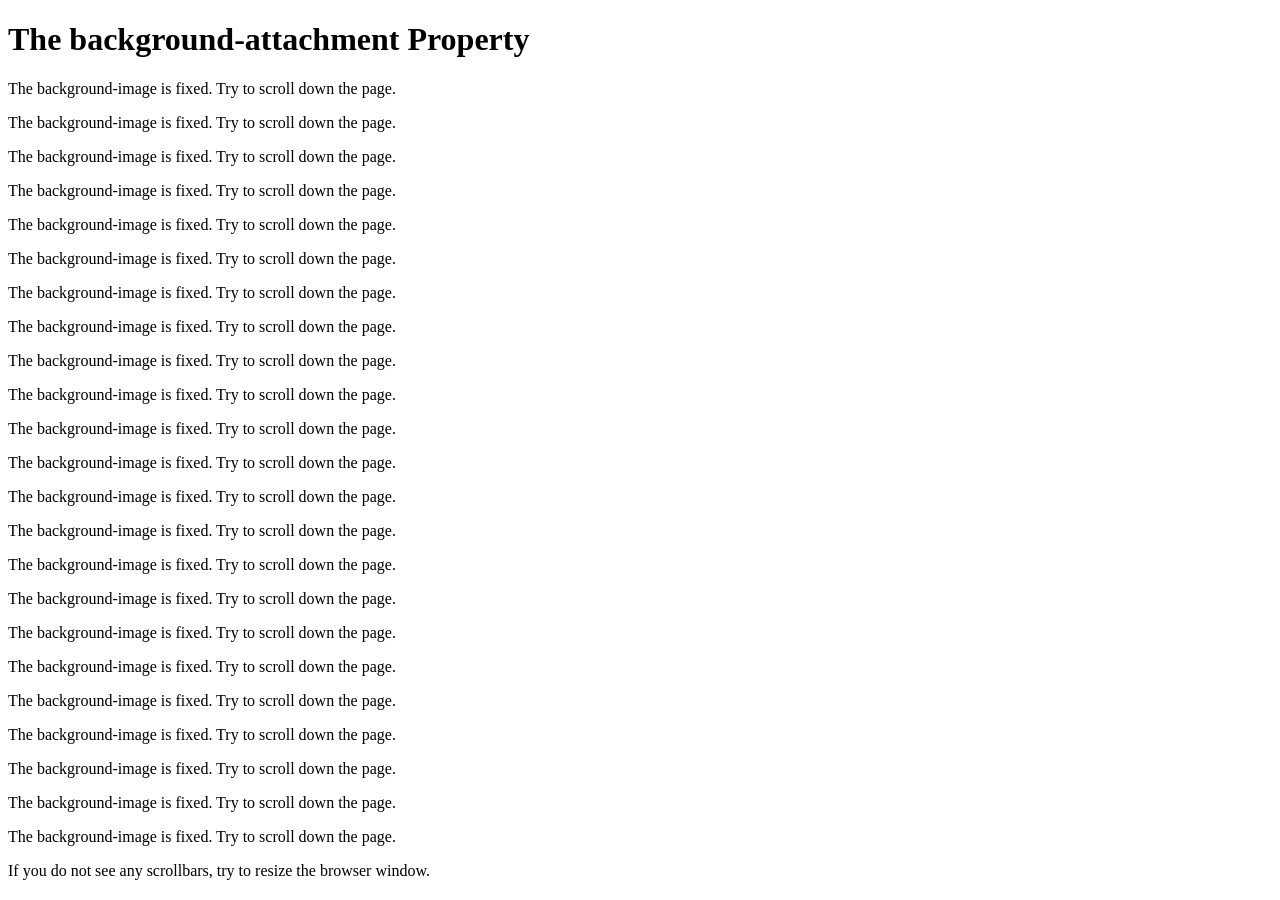
==== demo.html @ 05a74fe2 "New Design upload" ====
<!DOCTYPE html>
<html>
<head>
<style>
body  {
  background-image: url("img_tree.gif");
  background-repeat: no-repeat;
  background-attachment: fixed;
}
</style>
</head>
<body>

<h1>The background-attachment Property</h1>

<p>The background-image is fixed. Try to scroll down the page.</p>
<p>The background-image is fixed. Try to scroll down the page.</p>
<p>The background-image is fixed. Try to scroll down the page.</p>
<p>The background-image is fixed. Try to scroll down the page.</p>
<p>The background-image is fixed. Try to scroll down the page.</p>
<p>The background-image is fixed. Try to scroll down the page.</p>
<p>The background-image is fixed. Try to scroll down the page.</p>
<p>The background-image is fixed. Try to scroll down the page.</p>
<p>The background-image is fixed. Try to scroll down the page.</p>
<p>The background-image is fixed. Try to scroll down the page.</p>
<p>The background-image is fixed. Try to scroll down the page.</p>
<p>The background-image is fixed. Try to scroll down the page.</p>
<p>The background-image is fixed. Try to scroll down the page.</p>
<p>The background-image is fixed. Try to scroll down the page.</p>
<p>The background-image is fixed. Try to scroll down the page.</p>
<p>The background-image is fixed. Try to scroll down the page.</p>
<p>The background-image is fixed. Try to scroll down the page.</p>
<p>The background-image is fixed. Try to scroll down the page.</p>
<p>The background-image is fixed. Try to scroll down the page.</p>
<p>The background-image is fixed. Try to scroll down the page.</p>
<p>The background-image is fixed. Try to scroll down the page.</p>
<p>The background-image is fixed. Try to scroll down the page.</p>
<p>The background-image is fixed. Try to scroll down the page.</p>
<p>If you do not see any scrollbars, try to resize the browser window.</p>

</body>
</html>
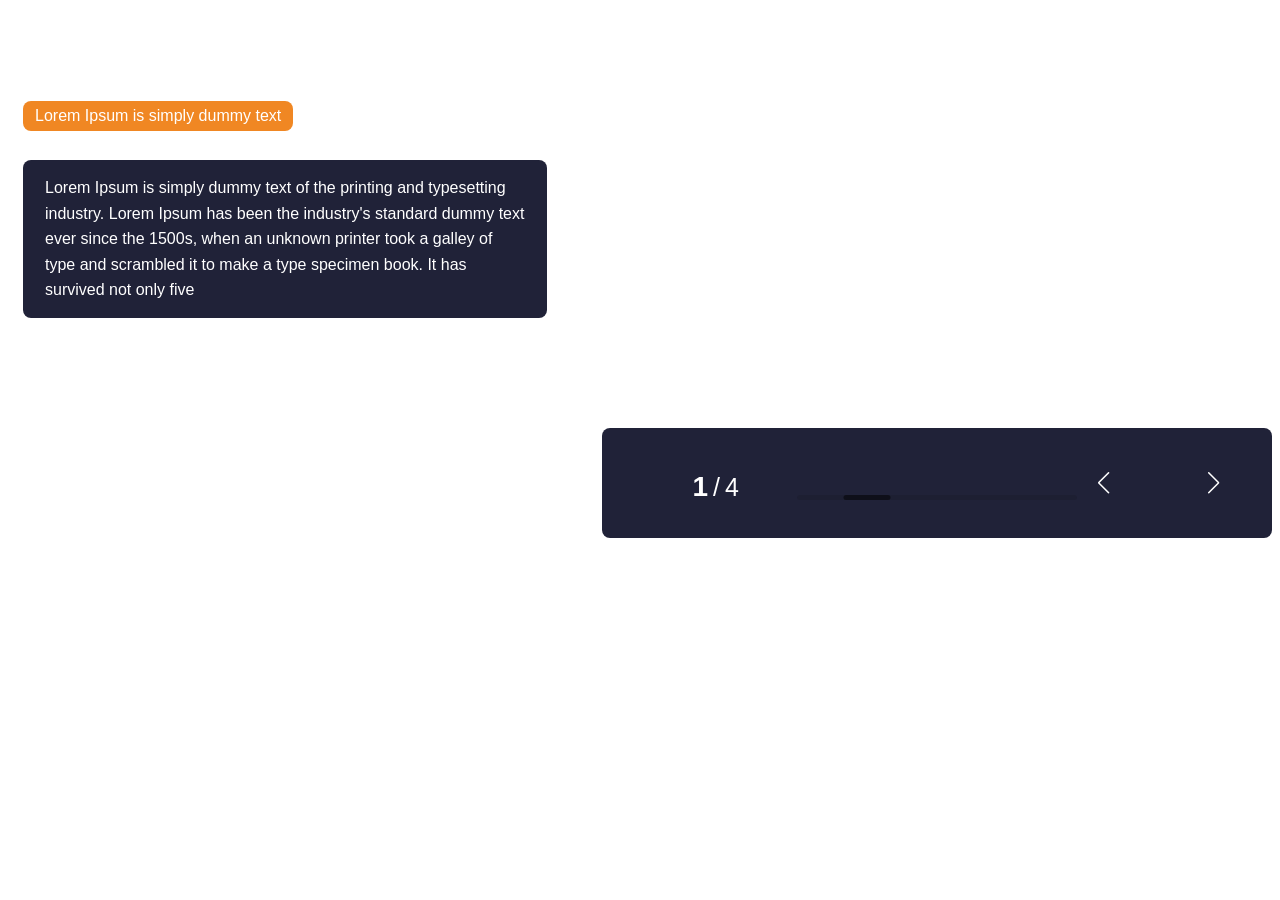
==== commit 48df8837: "new update" ====
--- a/demo.html
+++ b/demo.html
@@ -1,42 +1,265 @@
 <!DOCTYPE html>
-<html>
+<html lang="en">
 <head>
-<style>
-body  {
-  background-image: url("img_tree.gif");
-  background-repeat: no-repeat;
-  background-attachment: fixed;
-}
-</style>
+    <meta charset="UTF-8">
+    <meta name="viewport" content="width=device-width, initial-scale=1.0">
+    <title>Document</title>
+    <link rel="stylesheet" href="https://cdn.jsdelivr.net/npm/swiper@8/swiper-bundle.min.css">
+    <style>
+        html {
+  font-family: sans-serif;
+  line-height: 1.15;
+  -ms-text-size-adjust: 100%;
+  -webkit-text-size-adjust: 100%;
+}
+p {
+    margin-bottom: 1rem;
+    font-size: inherit;
+    line-height: 1.6;
+    text-rendering: optimizeLegibility;
+}
+
+section {
+  padding: 0;
+}
+h2 {
+  font-size: 2.5rem;
+  line-height: 1.4;
+  margin-top:0;
+}
+.flex {
+  display: flex;
+  align-items: center;
+  justify-content: space-between;
+}
+.cell {
+  padding-right: 0.9375rem;
+  padding-left: 0.9375rem;
+}
+.medium {
+  width:50%;
+}
+.small {
+  width:25%;
+}
+.container {
+  max-width:80rem;
+  margin: 0 auto;
+  padding-left:15px;
+  padding-right:15px;
+}
+.animeslide-slide {
+  color:#fff;
+}
+
+.animeslide-slide {
+  position: relative;
+  padding: 15px 0;
+  min-height: 500px;
+  background-size: cover;
+}
+.animeslide-slide .container {
+  position: relative;
+}
+.animeslide-slide.swiper-slide-active [data-animate] {
+  opacity: 1;
+  transform: none;
+}
+.animeslide-slide.swiper-slide-active .animeslide-heading {
+  transition-delay: 0.6s;
+}
+.animeslide-slide.swiper-slide-active .animeslide-desc {
+  transition-delay: 1s;
+}
+.animeslide-heading {
+  margin-bottom: 25px;
+  transition-delay: 3s;
+}
+.animeslide-heading span {
+  font-size: 16px;
+  background-color: #f08723;
+  padding: 6px 12px 7px;
+  border-radius: 8px;
+  font-weight: normal;
+}
+.animeslide-desc {
+  padding: 15px 22px;
+  border-radius: 8px;
+  background-color: #202238;
+  max-width: 480px;
+  opacity: 0.9;
+}
+
+[data-animate] {
+  opacity: 0;
+  transition: all 0.8s ease-out;
+}
+[data-animate="bottom"] {
+  transform: translate3d(0, 15px, 0);
+}
+
+.animeslide-bottom {
+  position: absolute;
+  bottom: 0;
+  width: 100%;
+  border-radius: 8px;
+  background-color: #202238;
+  max-width: 600px;
+  z-index: 1;
+  padding: 35px 35px;
+  right: 0;
+  font-size: 14px;
+}
+.animeslide-bottom .cell {
+  position: relative;
+  opacity: 1;
+  z-index: 2;
+  height: 40px;
+  bottom: inherit;
+}
+.animeslide-bottom .animeslide-scrollbar {
+  margin-top: 16px;
+}
+.animeslide-bottom .animeslide-scrollbar-drag {
+  height: 6px;
+}
+.animeslide-bottom .animeslide-pagination {
+  font-size: 25px;
+  bottom: inherit;
+  color:#fff;
+}
+.animeslide-bottom .animeslide-pagination b {
+  font-size: 28px;
+  margin-top: -5px;
+}
+
+.animeslide-bottom .animeslide-pagination span {
+  padding-left: 5px;
+  padding-right: 5px;
+}
+.animeslide-button-next,
+.animeslide-button-prev {
+  outline: none;
+}
+.animeslide-button-next::after,
+.animeslide-button-prev::after {
+  font-size: 22px;
+  color: #fff;
+}
+    </style>
 </head>
 <body>
-
-<h1>The background-attachment Property</h1>
-
-<p>The background-image is fixed. Try to scroll down the page.</p>
-<p>The background-image is fixed. Try to scroll down the page.</p>
-<p>The background-image is fixed. Try to scroll down the page.</p>
-<p>The background-image is fixed. Try to scroll down the page.</p>
-<p>The background-image is fixed. Try to scroll down the page.</p>
-<p>The background-image is fixed. Try to scroll down the page.</p>
-<p>The background-image is fixed. Try to scroll down the page.</p>
-<p>The background-image is fixed. Try to scroll down the page.</p>
-<p>The background-image is fixed. Try to scroll down the page.</p>
-<p>The background-image is fixed. Try to scroll down the page.</p>
-<p>The background-image is fixed. Try to scroll down the page.</p>
-<p>The background-image is fixed. Try to scroll down the page.</p>
-<p>The background-image is fixed. Try to scroll down the page.</p>
-<p>The background-image is fixed. Try to scroll down the page.</p>
-<p>The background-image is fixed. Try to scroll down the page.</p>
-<p>The background-image is fixed. Try to scroll down the page.</p>
-<p>The background-image is fixed. Try to scroll down the page.</p>
-<p>The background-image is fixed. Try to scroll down the page.</p>
-<p>The background-image is fixed. Try to scroll down the page.</p>
-<p>The background-image is fixed. Try to scroll down the page.</p>
-<p>The background-image is fixed. Try to scroll down the page.</p>
-<p>The background-image is fixed. Try to scroll down the page.</p>
-<p>The background-image is fixed. Try to scroll down the page.</p>
-<p>If you do not see any scrollbars, try to resize the browser window.</p>
-
+    <section>
+        <div class="swiper animeslide">
+          <!-- Additional required wrapper -->
+          <div class="swiper-wrapper">
+            <!-- Slides -->
+            <div
+              class="swiper-slide animeslide-slide"
+              style="background-image: url(https://i.postimg.cc/hvWNG7wV/ruoa-bg-slide.png);"
+            >
+              <div class="container">
+                <h2 data-animate="bottom" class="animeslide-heading">
+                  Why do we use it <br />
+                  <span>Lorem Ipsum is simply dummy text </span>
+                </h2>
+  
+                <p data-animate="bottom" class="animeslide-desc">
+                 Lorem Ipsum is simply dummy text of the printing and typesetting industry. Lorem Ipsum has been the industry's standard dummy text ever since the 1500s, when an unknown printer took a galley of type and scrambled it to make a type specimen book. It has survived not only five 
+                </p>
+              </div>
+            </div>
+            <div
+              class="swiper-slide animeslide-slide"
+              style="background-image: url(https://i.postimg.cc/ZRy1ZLfT/home.png);"
+            >
+              <div class="container">
+                <h2 data-animate="bottom" class="animeslide-heading">
+                  Lorem Ipsum is simply <br />
+                  <span>dummy text of the printing </span>
+                </h2>
+  
+                <p data-animate="bottom" class="animeslide-desc">
+                  Lorem Ipsum is simply dummy text of the printing and typesetting industry. Lorem Ipsum has been the industry's standard dummy text ever since the 1500s, when an unknown printer took a galley of type and scrambled it to make a type specimen book. It has survived not only 
+                </p>
+              </div>
+            </div>
+            <div
+              class="swiper-slide animeslide-slide"
+              style="background-image: url(https://i.postimg.cc/q7qPDry6/bg-docs.png);"
+            >
+              <div class="container">
+                <h2 data-animate="bottom" class="animeslide-heading">
+                  Lorem Ipsum is<br />
+                  <span>Lorem Ipsum has</span>
+                </h2>
+  
+                <p data-animate="bottom" class="animeslide-desc">
+                  Lorem Ipsum is simply dummy text of the printing and typesetting industry. Lorem Ipsum has been the industry's standard dummy text ever since the 1500s, when an unknown printer took a galley of type and scrambled it to make a type specimen book. It has survived not only five centuries, but also the leap into electronic 
+                </p>
+              </div>
+            </div>
+            <div
+              class="swiper-slide animeslide-slide"
+              style="background-image: url(https://i.postimg.cc/cJzVVzB9/accreditaion.png);"
+            >
+              <div class="container">
+                <h2 data-animate="bottom" class="animeslide-heading">
+                  Where can I get some? <br />
+                  <span> There are many variations</span>
+                </h2>
+  
+                <p data-animate="bottom" class="animeslide-desc">
+                  Lorem Ipsum is simply dummy text of the printing and typesetting industry. Lorem Ipsum has been the industry's standard dummy text ever since the 1500s, when an unknown printer took a galley of type and scrambled it to make a type specimen book. It has survived not only five centuries, but also the leap into.
+                </p>
+              </div>
+            </div>
+          </div>
+          <div class="flex animeslide-bottom">
+            <div class="cell small">
+              <div class="animeslide-pagination swiper-pagination"></div>
+            </div>
+            <div class="cell medium">
+              <div class="animeslide-scrollbar swiper-scrollbar"></div>
+            </div>
+            <div class="cell small">
+              <div class="animeslide-button-prev swiper-button-prev"></div>
+              <div class="animeslide-button-next swiper-button-next"></div>
+            </div>
+          </div>
+        </div>
+      </section>
+      <script src="https://cdn.jsdelivr.net/npm/swiper@8/swiper-bundle.min.js"></script>
+      <script>
+        const swiperQuiz = new Swiper(".animeslide", {
+  // Optional parameters
+  effect: "fade",
+  loop: true,
+  speed: 900,
+  centeredSlides: true,
+  pagination: {
+    el: ".animeslide-pagination",
+    type: "custom",
+    renderCustom: function (swiper, current, total) {
+      let indT = total >= 5 ? total : `${total}`;
+      let indC = current >= 5 ? current : `${current}`;
+      return `<b>${indC}</b><span>/</span>${indT}`;
+    }
+  },
+  navigation: {
+    nextEl: ".animeslide-button-next",
+    prevEl: ".animeslide-button-prev"
+  },
+  scrollbar: {
+    el: ".animeslide-scrollbar",
+    draggable: true
+  },
+  keyboard: {
+    enabled: true,
+    onlyInViewport: false
+  },
+  runCallbacksOnInit: true
+});
+      </script>
 </body>
 </html>
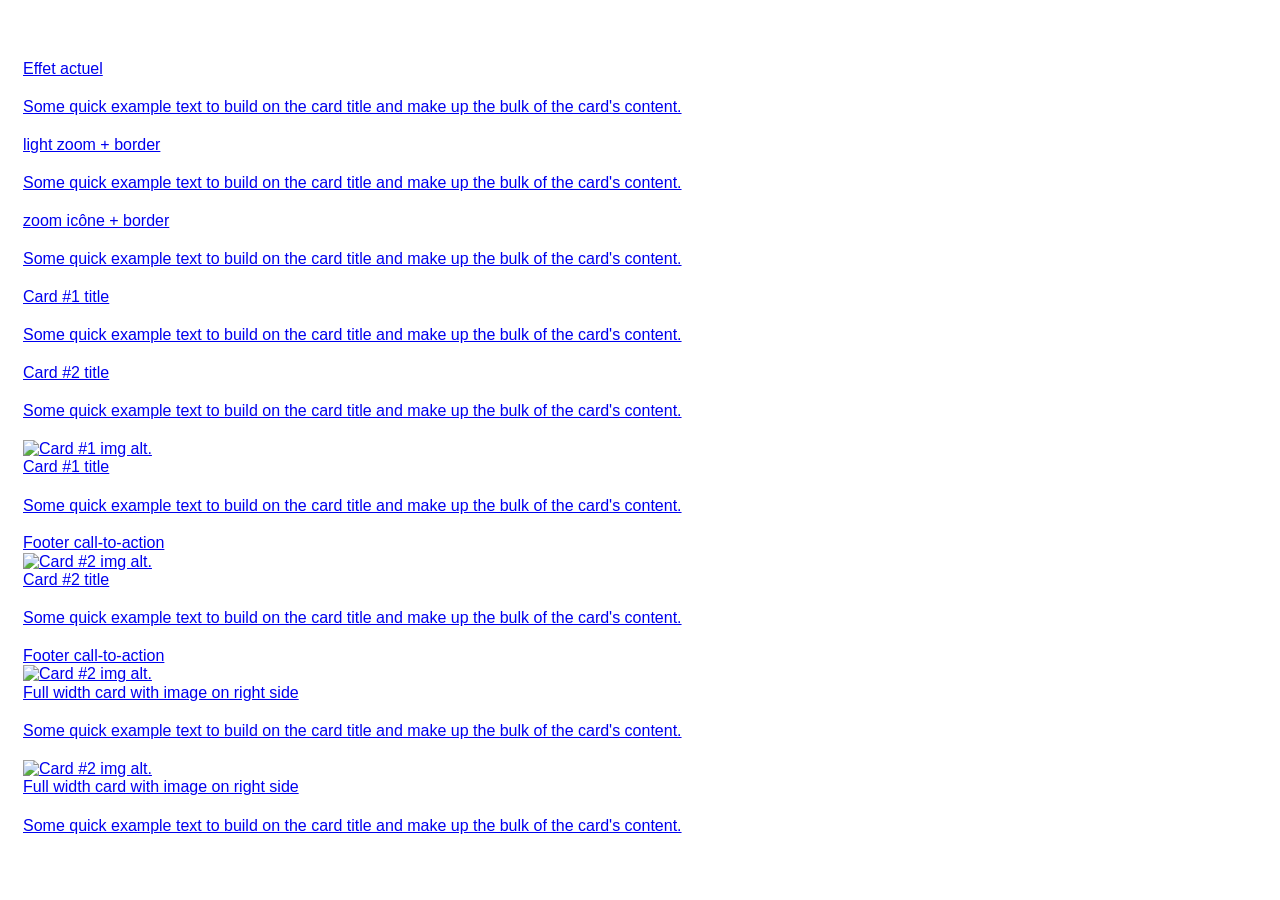
==== commit 99673b21: "slider add project page" ====
--- a/demo.html
+++ b/demo.html
@@ -1,265 +1,467 @@
 <!DOCTYPE html>
 <html lang="en">
+
 <head>
+  <meta charset="UTF-8">
+  <meta name="viewport" content="width=device-width, initial-scale=1.0">
+  <title>Document</title>
+  <link rel="stylesheet" href="https://cdn.jsdelivr.net/npm/swiper@8/swiper-bundle.min.css">
+  <style>
+    html {
+      font-family: sans-serif;
+      line-height: 1.15;
+      -ms-text-size-adjust: 100%;
+      -webkit-text-size-adjust: 100%;
+    }
+
+    p {
+      margin-bottom: 1rem;
+      font-size: inherit;
+      line-height: 1.6;
+      text-rendering: optimizeLegibility;
+    }
+
+    section {
+      padding: 0;
+    }
+
+    h2 {
+      font-size: 2.5rem;
+      line-height: 1.4;
+      margin-top: 0;
+    }
+
+    .flex {
+      display: flex;
+      align-items: center;
+      justify-content: space-between;
+    }
+
+    .cell {
+      padding-right: 0.9375rem;
+      padding-left: 0.9375rem;
+    }
+
+    .medium {
+      width: 50%;
+    }
+
+    .small {
+      width: 25%;
+    }
+
+    .container {
+      max-width: 80rem;
+      margin: 0 auto;
+      padding-left: 15px;
+      padding-right: 15px;
+    }
+
+    .animeslide-slide {
+      color: #fff;
+    }
+
+    .animeslide-slide {
+      position: relative;
+      padding: 15px 0;
+      min-height: 500px;
+      background-size: cover;
+    }
+
+    .animeslide-slide .container {
+      position: relative;
+    }
+
+    .animeslide-slide.swiper-slide-active [data-animate] {
+      opacity: 1;
+      transform: none;
+    }
+
+    .animeslide-slide.swiper-slide-active .animeslide-heading {
+      transition-delay: 0.6s;
+    }
+
+    .animeslide-slide.swiper-slide-active .animeslide-desc {
+      transition-delay: 1s;
+    }
+
+    .animeslide-heading {
+      margin-bottom: 25px;
+      transition-delay: 3s;
+    }
+
+    .animeslide-heading span {
+      font-size: 16px;
+      background-color: #f08723;
+      padding: 6px 12px 7px;
+      border-radius: 8px;
+      font-weight: normal;
+    }
+
+    .animeslide-desc {
+      padding: 15px 22px;
+      border-radius: 8px;
+      background-color: #202238;
+      max-width: 480px;
+      opacity: 0.9;
+    }
+
+    [data-animate] {
+      opacity: 0;
+      transition: all 0.8s ease-out;
+    }
+
+    [data-animate="bottom"] {
+      transform: translate3d(0, 15px, 0);
+    }
+
+    .animeslide-bottom {
+      position: absolute;
+      bottom: 0;
+      width: 100%;
+      border-radius: 8px;
+      background-color: #202238;
+      max-width: 600px;
+      z-index: 1;
+      padding: 35px 35px;
+      right: 0;
+      font-size: 14px;
+    }
+
+    .animeslide-bottom .cell {
+      position: relative;
+      opacity: 1;
+      z-index: 2;
+      height: 40px;
+      bottom: inherit;
+    }
+
+    .animeslide-bottom .animeslide-scrollbar {
+      margin-top: 16px;
+    }
+
+    .animeslide-bottom .animeslide-scrollbar-drag {
+      height: 6px;
+    }
+
+    .animeslide-bottom .animeslide-pagination {
+      font-size: 25px;
+      bottom: inherit;
+      color: #fff;
+    }
+
+    .animeslide-bottom .animeslide-pagination b {
+      font-size: 28px;
+      margin-top: -5px;
+    }
+
+    .animeslide-bottom .animeslide-pagination span {
+      padding-left: 5px;
+      padding-right: 5px;
+    }
+
+    .animeslide-button-next,
+    .animeslide-button-prev {
+      outline: none;
+    }
+
+    .animeslide-button-next::after,
+    .animeslide-button-prev::after {
+      font-size: 22px;
+      color: #fff;
+    }
+  </style>
+</head>
+
+<body>
+  <html class="">
+
+  <head>
+    <title>Ville de Montréal - Toolbox</title>
     <meta charset="UTF-8">
-    <meta name="viewport" content="width=device-width, initial-scale=1.0">
-    <title>Document</title>
-    <link rel="stylesheet" href="https://cdn.jsdelivr.net/npm/swiper@8/swiper-bundle.min.css">
-    <style>
-        html {
-  font-family: sans-serif;
-  line-height: 1.15;
-  -ms-text-size-adjust: 100%;
-  -webkit-text-size-adjust: 100%;
-}
-p {
-    margin-bottom: 1rem;
-    font-size: inherit;
-    line-height: 1.6;
-    text-rendering: optimizeLegibility;
-}
-
-section {
-  padding: 0;
-}
-h2 {
-  font-size: 2.5rem;
-  line-height: 1.4;
-  margin-top:0;
-}
-.flex {
-  display: flex;
-  align-items: center;
-  justify-content: space-between;
-}
-.cell {
-  padding-right: 0.9375rem;
-  padding-left: 0.9375rem;
-}
-.medium {
-  width:50%;
-}
-.small {
-  width:25%;
-}
-.container {
-  max-width:80rem;
-  margin: 0 auto;
-  padding-left:15px;
-  padding-right:15px;
-}
-.animeslide-slide {
-  color:#fff;
-}
-
-.animeslide-slide {
-  position: relative;
-  padding: 15px 0;
-  min-height: 500px;
-  background-size: cover;
-}
-.animeslide-slide .container {
-  position: relative;
-}
-.animeslide-slide.swiper-slide-active [data-animate] {
-  opacity: 1;
-  transform: none;
-}
-.animeslide-slide.swiper-slide-active .animeslide-heading {
-  transition-delay: 0.6s;
-}
-.animeslide-slide.swiper-slide-active .animeslide-desc {
-  transition-delay: 1s;
-}
-.animeslide-heading {
-  margin-bottom: 25px;
-  transition-delay: 3s;
-}
-.animeslide-heading span {
-  font-size: 16px;
-  background-color: #f08723;
-  padding: 6px 12px 7px;
-  border-radius: 8px;
-  font-weight: normal;
-}
-.animeslide-desc {
-  padding: 15px 22px;
-  border-radius: 8px;
-  background-color: #202238;
-  max-width: 480px;
-  opacity: 0.9;
-}
-
-[data-animate] {
-  opacity: 0;
-  transition: all 0.8s ease-out;
-}
-[data-animate="bottom"] {
-  transform: translate3d(0, 15px, 0);
-}
-
-.animeslide-bottom {
-  position: absolute;
-  bottom: 0;
-  width: 100%;
-  border-radius: 8px;
-  background-color: #202238;
-  max-width: 600px;
-  z-index: 1;
-  padding: 35px 35px;
-  right: 0;
-  font-size: 14px;
-}
-.animeslide-bottom .cell {
-  position: relative;
-  opacity: 1;
-  z-index: 2;
-  height: 40px;
-  bottom: inherit;
-}
-.animeslide-bottom .animeslide-scrollbar {
-  margin-top: 16px;
-}
-.animeslide-bottom .animeslide-scrollbar-drag {
-  height: 6px;
-}
-.animeslide-bottom .animeslide-pagination {
-  font-size: 25px;
-  bottom: inherit;
-  color:#fff;
-}
-.animeslide-bottom .animeslide-pagination b {
-  font-size: 28px;
-  margin-top: -5px;
-}
-
-.animeslide-bottom .animeslide-pagination span {
-  padding-left: 5px;
-  padding-right: 5px;
-}
-.animeslide-button-next,
-.animeslide-button-prev {
-  outline: none;
-}
-.animeslide-button-next::after,
-.animeslide-button-prev::after {
-  font-size: 22px;
-  color: #fff;
-}
-    </style>
-</head>
-<body>
-    <section>
-        <div class="swiper animeslide">
-          <!-- Additional required wrapper -->
-          <div class="swiper-wrapper">
-            <!-- Slides -->
-            <div
-              class="swiper-slide animeslide-slide"
-              style="background-image: url(https://i.postimg.cc/hvWNG7wV/ruoa-bg-slide.png);"
-            >
-              <div class="container">
-                <h2 data-animate="bottom" class="animeslide-heading">
-                  Why do we use it <br />
-                  <span>Lorem Ipsum is simply dummy text </span>
-                </h2>
-  
-                <p data-animate="bottom" class="animeslide-desc">
-                 Lorem Ipsum is simply dummy text of the printing and typesetting industry. Lorem Ipsum has been the industry's standard dummy text ever since the 1500s, when an unknown printer took a galley of type and scrambled it to make a type specimen book. It has survived not only five 
-                </p>
-              </div>
-            </div>
-            <div
-              class="swiper-slide animeslide-slide"
-              style="background-image: url(https://i.postimg.cc/ZRy1ZLfT/home.png);"
-            >
-              <div class="container">
-                <h2 data-animate="bottom" class="animeslide-heading">
-                  Lorem Ipsum is simply <br />
-                  <span>dummy text of the printing </span>
-                </h2>
-  
-                <p data-animate="bottom" class="animeslide-desc">
-                  Lorem Ipsum is simply dummy text of the printing and typesetting industry. Lorem Ipsum has been the industry's standard dummy text ever since the 1500s, when an unknown printer took a galley of type and scrambled it to make a type specimen book. It has survived not only 
-                </p>
-              </div>
-            </div>
-            <div
-              class="swiper-slide animeslide-slide"
-              style="background-image: url(https://i.postimg.cc/q7qPDry6/bg-docs.png);"
-            >
-              <div class="container">
-                <h2 data-animate="bottom" class="animeslide-heading">
-                  Lorem Ipsum is<br />
-                  <span>Lorem Ipsum has</span>
-                </h2>
-  
-                <p data-animate="bottom" class="animeslide-desc">
-                  Lorem Ipsum is simply dummy text of the printing and typesetting industry. Lorem Ipsum has been the industry's standard dummy text ever since the 1500s, when an unknown printer took a galley of type and scrambled it to make a type specimen book. It has survived not only five centuries, but also the leap into electronic 
-                </p>
-              </div>
-            </div>
-            <div
-              class="swiper-slide animeslide-slide"
-              style="background-image: url(https://i.postimg.cc/cJzVVzB9/accreditaion.png);"
-            >
-              <div class="container">
-                <h2 data-animate="bottom" class="animeslide-heading">
-                  Where can I get some? <br />
-                  <span> There are many variations</span>
-                </h2>
-  
-                <p data-animate="bottom" class="animeslide-desc">
-                  Lorem Ipsum is simply dummy text of the printing and typesetting industry. Lorem Ipsum has been the industry's standard dummy text ever since the 1500s, when an unknown printer took a galley of type and scrambled it to make a type specimen book. It has survived not only five centuries, but also the leap into.
-                </p>
-              </div>
-            </div>
-          </div>
-          <div class="flex animeslide-bottom">
-            <div class="cell small">
-              <div class="animeslide-pagination swiper-pagination"></div>
-            </div>
-            <div class="cell medium">
-              <div class="animeslide-scrollbar swiper-scrollbar"></div>
-            </div>
-            <div class="cell small">
-              <div class="animeslide-button-prev swiper-button-prev"></div>
-              <div class="animeslide-button-next swiper-button-next"></div>
-            </div>
-          </div>
-        </div>
-      </section>
-      <script src="https://cdn.jsdelivr.net/npm/swiper@8/swiper-bundle.min.js"></script>
-      <script>
-        const swiperQuiz = new Swiper(".animeslide", {
-  // Optional parameters
-  effect: "fade",
-  loop: true,
-  speed: 900,
-  centeredSlides: true,
-  pagination: {
-    el: ".animeslide-pagination",
-    type: "custom",
-    renderCustom: function (swiper, current, total) {
-      let indT = total >= 5 ? total : `${total}`;
-      let indC = current >= 5 ? current : `${current}`;
-      return `<b>${indC}</b><span>/</span>${indT}`;
-    }
-  },
-  navigation: {
-    nextEl: ".animeslide-button-next",
-    prevEl: ".animeslide-button-prev"
-  },
-  scrollbar: {
-    el: ".animeslide-scrollbar",
-    draggable: true
-  },
-  keyboard: {
-    enabled: true,
-    onlyInViewport: false
-  },
-  runCallbacksOnInit: true
-});
-      </script>
+    <meta name="robots" content="index,follow">
+    <meta name="viewport" content="width=device-width, initial-scale=1, shrink-to-fit=no">
+    <link rel="stylesheet" href="../../css/patternlab.css?1525450824" media="all">
+    <link rel="stylesheet" href="../../css/styles.css?1525450824" media="all">
+    <meta name="author" content="Ville de Montréal">
+    <meta name="description" content="Meta description content goes here">
+    <link rel="icon" type="image/gif" href="../../images/dist/icons/favicon.gif">
+    <!-- Begin Pattern Lab (Required for Pattern Lab to run properly) -->
+    <!-- never cache patterns -->
+    <meta http-equiv="cache-control" content="max-age=0">
+    <meta http-equiv="cache-control" content="no-cache">
+    <meta http-equiv="expires" content="0">
+    <meta http-equiv="expires" content="Tue, 01 Jan 1980 1:00:00 GMT">
+    <meta http-equiv="pragma" content="no-cache">
+
+    <link rel="stylesheet" href="../../styleguide/css/styleguide.min.css?1525450824" media="all">
+    <link rel="stylesheet" href="../../styleguide/css/prism-typeahead.min.css?1525450824" media="all">
+
+    <!-- End Pattern Lab -->
+  </head>
+
+  <body class="" style="margin-top: 60px;">
+    <script id="__bs_script__">
+      //<![CDATA[
+      document.write("<script async src='/browser-sync/browser-sync-client.js?v=2.24.4'><\/script>".replace("HOST", location.hostname));
+      //]]>
+    </script>
+    <script async="" src="/browser-sync/browser-sync-client.js?v=2.24.4"></script>
+
+    <div class="container">
+      <div class="row cards ">
+        <div class="col-12 col-md-6 col-lg-4">
+          <div class="card ">
+            <a href="#" class="">
+              <span class="card-icon-top  vfi vfi-porte-voix" aria-hidden="true"></span>
+              <div class="card-body">
+                <span class="card-title">Effet actuel</span>
+                <p class="card-text">Some quick example text to build on the card title and make up the bulk of the
+                  card's content.</p>
+              </div>
+            </a>
+          </div>
+        </div>
+        <div class="col-12 col-md-6 col-lg-4">
+          <div class="card card2">
+            <a href="#" class="">
+              <span class="card-icon-top  vfi vfi-porte-voix" aria-hidden="true"></span>
+              <div class="card-body">
+                <span class="card-title">light zoom + border</span>
+                <p class="card-text">Some quick example text to build on the card title and make up the bulk of the
+                  card's content.</p>
+              </div>
+            </a>
+          </div>
+        </div>
+        <div class="col-12 col-md-6 col-lg-4">
+          <div class="card card3">
+            <a href="#" class="">
+              <span class="card-icon-top  vfi vfi-permis-animal-chien" aria-hidden="true"></span>
+              <div class="card-body">
+                <span class="card-title">zoom icône + border</span>
+                <p class="card-text">Some quick example text to build on the card title and make up the bulk of the
+                  card's content.</p>
+              </div>
+            </a>
+          </div>
+        </div>
+        <script src="../../js/vendor/jquery.slim.min.js"></script>
+        <script src="../../js/vendor/popper.min.js"></script>
+        <script src="../../js/vendor/bootstrap.min.js"></script>
+        <script src="../../js/vdm-bao.js"></script>
+        <!--
+    <script src="../../js/application.js"></script>
+    -->
+        <!--DO NOT REMOVE-->
+        <script type="text/json" id="sg-pattern-data-footer" class="sg-pattern-data">
+          {
+            "cssEnabled": false,
+            "lineage": [{
+              "lineagePattern": "molecules-card-item",
+              "lineagePath": "..\/..\/patterns\/01-molecules-01-cards-01-card\/01-molecules-01-cards-01-card.html"
+            }],
+            "lineageR": [{
+              "lineagePattern": "templates-hub-second-level",
+              "lineagePath": "..\/..\/patterns\/03-templates-02-hubs-02-hub-second-level\/03-templates-02-hubs-02-hub-second-level.html"
+            }, {
+              "lineagePattern": "templates-hub-third-level",
+              "lineagePath": "..\/..\/patterns\/03-templates-02-hubs-03-hub-third-level\/03-templates-02-hubs-03-hub-third-level.html"
+            }],
+            "patternBreadcrumb": {
+              "patternType": "molecules",
+              "patternSubtype": "cards"
+            },
+            "patternDesc": "<p>The basic card molecule.<\/p>\n\n<p>Can be use in a 3 or 4 columns bootstrap grid layout.<\/p>\n\n<p>Refere to cards-large and other variants for use in 1 or 2 columns grid layout.<\/p>\n\n<p>@see reference used : https:\/\/projects.invisionapp.com\/d\/main#\/console\/11533069\/246771810\/preview<\/p>",
+            "patternExtension": "mustache",
+            "patternName": "Card",
+            "patternPartial": "molecules-card",
+            "patternState": "",
+            "extraOutput": []
+          }
+        </script>
+
+        <script>
+          /*!
+           * scriptLoader - v0.1
+           *
+           * Copyright (c) 2014 Dave Olsen, http://dmolsen.com
+           * Licensed under the MIT license
+           *
+           */
+          var scriptLoader = {
+            run: function (js, cb, target) {
+              var s = document.getElementById(target + '-' + cb);
+              for (var i = 0; i < js.length; i++) {
+                var src = (typeof js[i] != 'string') ? js[i].src : js[i];
+                var c = document.createElement('script');
+                c.src = '../../' + src + '?' + cb;
+                if (typeof js[i] != 'string') {
+                  if (js[i].dep !== undefined) {
+                    c.onload = function (dep, cb, target) {
+                      return function () {
+                        scriptLoader.run(dep, cb, target);
+                      }
+                    }(js[i].dep, cb, target);
+                  }
+                }
+                s.parentNode.insertBefore(c, s);
+              }
+            }
+          }
+        </script>
+
+        <script id="pl-js-polyfill-insert-1525450824">
+            (function () {
+              if (self != top) {
+                var cb = '1525450824';
+                var js = [];
+                if (typeof document !== 'undefined' && !('classList' in document.documentElement)) {
+                  js.push('styleguide/bower_components/classList.min.js');
+                }
+                scriptLoader.run(js, cb, 'pl-js-polyfill-insert');
+              }
+            })();
+        </script>
+
+        <script id="pl-js-insert-1525450824">
+          (function () {
+            if (self != top) {
+              var cb = '1525450824';
+              var js = [{
+                'src': 'styleguide/bower_components/jwerty.min.js',
+                'dep': ['styleguide/js/patternlab-pattern.min.js']
+              }];
+              scriptLoader.run(js, cb, 'pl-js-insert');
+            }
+          })();
+        </script>
+
+      </div>
+      <div class="row cards ">
+        <div class="col-12 col-md-6">
+          <div class="card card2 card-large card-row-layout">
+            <a href="#" class="">
+              <span class="card-icon-top  vfi vfi-porte-voix" aria-hidden="true"></span>
+              <div class="card-body">
+                <span class="card-title">Card #1 title</span>
+                <p class="card-text">Some quick example text to build on the card title and make up the bulk of the
+                  card's content.</p>
+              </div>
+            </a>
+          </div>
+        </div>
+        <div class="col-12 col-md-6">
+          <div class="card card4 card-large card-row-layout">
+            <a href="#" class="">
+              <span class="card-icon-top  vfi vfi-nid-de-poule" aria-hidden="true"></span>
+              <div class="card-body">
+                <span class="card-title">Card #2 title</span>
+                <p class="card-text">Some quick example text to build on the card title and make up the bulk of the
+                  card's content.</p>
+              </div>
+            </a>
+          </div>
+        </div>
+      </div>
+      <div class="row cards ">
+        <div class="col-12 col-md-6">
+          <div class="card card2 card-large">
+            <a href="#" class="">
+              <img class="card-img-top " src="https://picsum.photos/768/480?random" alt="Card #1 img alt.">
+              <div class="card-body">
+                <span class="card-title">Card #1 title</span>
+                <p class="card-text">Some quick example text to build on the card title and make up the bulk of the
+                  card's content.</p>
+              </div>
+              <div class="card-footer">
+                Footer call-to-action<span class="vfi vfi-fleche-droite" aria-hidden="true"></span>
+              </div>
+            </a>
+          </div>
+        </div>
+        <div class="col-12 col-md-6">
+          <div class="card card4 card-large">
+            <a href="#" class="">
+              <img class="card-img-top " src="https://picsum.photos/768/480?random" alt="Card #2 img alt.">
+              <div class="card-body">
+                <span class="card-title">Card #2 title</span>
+                <p class="card-text">Some quick example text to build on the card title and make up the bulk of the
+                  card's content.</p>
+              </div>
+              <div class="card-footer">
+                Footer call-to-action<span class="vfi vfi-fleche-droite" aria-hidden="true"></span>
+              </div>
+            </a>
+          </div>
+        </div>
+        <div class="col-12">
+          <div class="card card2 card-fw card-row-layout">
+            <a href="#" class="">
+              <img class="card-img-top " src="https://picsum.photos/768/480?random" alt="Card #2 img alt.">
+              <div class="card-body">
+                <span class="card-title">Full width card with image on right side</span>
+                <p class="card-text">Some quick example text to build on the card title and make up the bulk of the
+                  card's content.</p>
+              </div>
+              <div class="card-footer">
+                <span class="vfi vfi-fleche-droite" aria-hidden="true"></span>
+              </div>
+            </a>
+          </div>
+        </div>
+        <div class="col-12">
+          <div class="card card4 card-fw card-row-layout">
+            <a href="#" class="">
+              <img class="card-img-top " src="https://picsum.photos/768/480?random" alt="Card #2 img alt.">
+              <div class="card-body">
+                <span class="card-title">Full width card with image on right side</span>
+                <p class="card-text">Some quick example text to build on the card title and make up the bulk of the
+                  card's content.</p>
+              </div>
+              <div class="card-footer">
+                <span class="vfi vfi-fleche-droite" aria-hidden="true"></span>
+              </div>
+            </a>
+          </div>
+        </div>
+      </div>
+    </div>
+  </body>
+
+  </html>
+  <script src="https://cdn.jsdelivr.net/npm/swiper@8/swiper-bundle.min.js"></script>
+  <script>
+    const swiperQuiz = new Swiper(".animeslide", {
+      // Optional parameters
+      effect: "fade",
+      loop: true,
+      speed: 900,
+      centeredSlides: true,
+      pagination: {
+        el: ".animeslide-pagination",
+        type: "custom",
+        renderCustom: function (swiper, current, total) {
+          let indT = total >= 5 ? total : `${total}`;
+          let indC = current >= 5 ? current : `${current}`;
+          return `<b>${indC}</b><span>/</span>${indT}`;
+        }
+      },
+      navigation: {
+        nextEl: ".animeslide-button-next",
+        prevEl: ".animeslide-button-prev"
+      },
+      scrollbar: {
+        el: ".animeslide-scrollbar",
+        draggable: true
+      },
+      keyboard: {
+        enabled: true,
+        onlyInViewport: false
+      },
+      runCallbacksOnInit: true
+    });
+  </script>
 </body>
+
 </html>
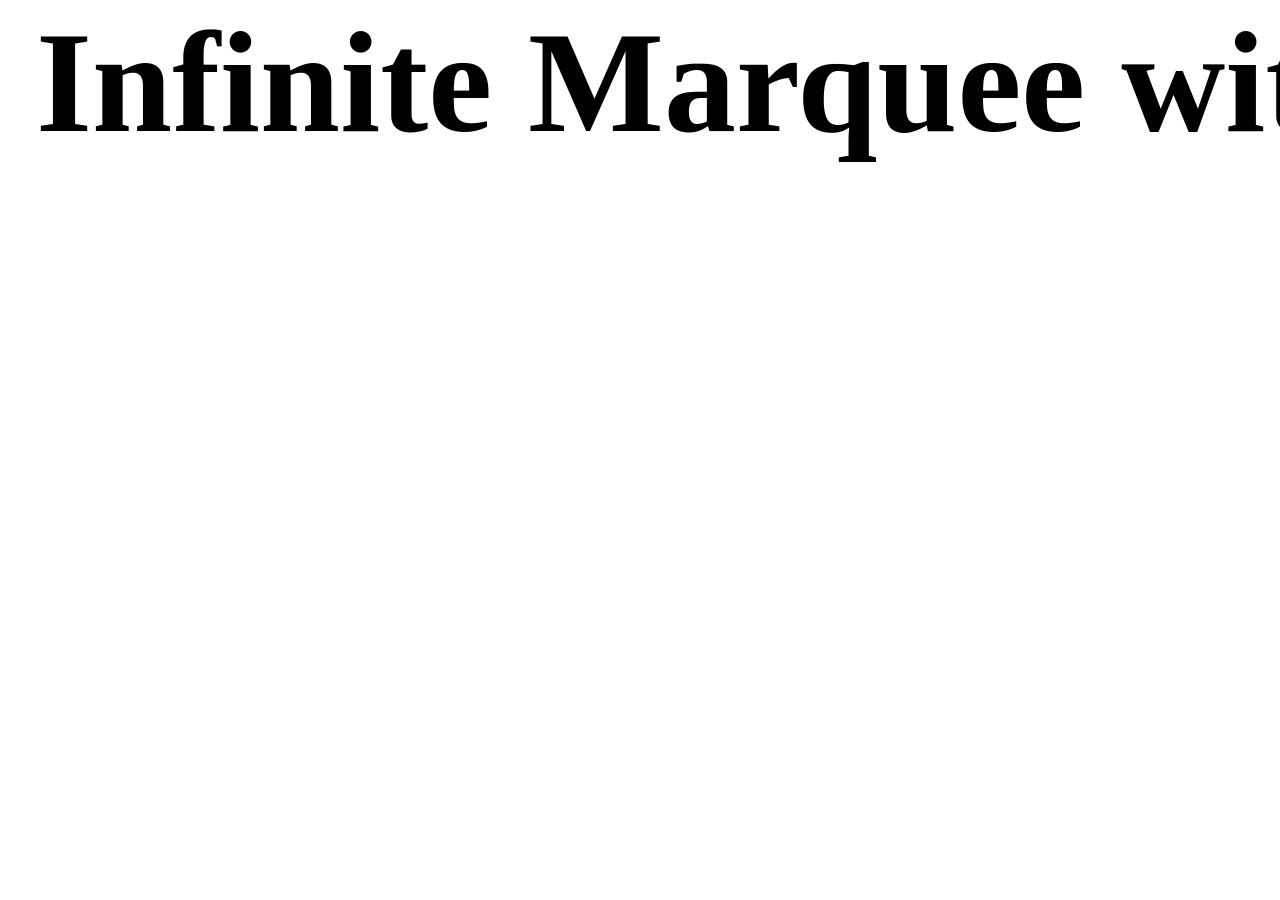
==== commit 08ba8d56: "marquee add project page" ====
--- a/demo.html
+++ b/demo.html
@@ -1,467 +1,45 @@
 <!DOCTYPE html>
 <html lang="en">
-
 <head>
   <meta charset="UTF-8">
   <meta name="viewport" content="width=device-width, initial-scale=1.0">
   <title>Document</title>
-  <link rel="stylesheet" href="https://cdn.jsdelivr.net/npm/swiper@8/swiper-bundle.min.css">
   <style>
-    html {
-      font-family: sans-serif;
-      line-height: 1.15;
-      -ms-text-size-adjust: 100%;
-      -webkit-text-size-adjust: 100%;
-    }
+    body {
+  margin: 0;
+  padding: 0;
+  color: black;
+  font-size: 144px;
+  font-weight: bold;
+}
 
-    p {
-      margin-bottom: 1rem;
-      font-size: inherit;
-      line-height: 1.6;
-      text-rendering: optimizeLegibility;
-    }
+.marquee {
+  position: relative;
+  width: 100vw;
+  max-width: 100%;
+  height: 200px;
+  overflow-x: hidden;
+}
 
-    section {
-      padding: 0;
-    }
+.track {
+  position: absolute;
+  white-space: nowrap;
+  will-change: transform;
+  animation: marquee 32s linear infinite;
+}
 
-    h2 {
-      font-size: 2.5rem;
-      line-height: 1.4;
-      margin-top: 0;
-    }
+@keyframes marquee {
+  from { transform: translateX(0); }
+  to { transform: translateX(-50%); }
+}
 
-    .flex {
-      display: flex;
-      align-items: center;
-      justify-content: space-between;
-    }
-
-    .cell {
-      padding-right: 0.9375rem;
-      padding-left: 0.9375rem;
-    }
-
-    .medium {
-      width: 50%;
-    }
-
-    .small {
-      width: 25%;
-    }
-
-    .container {
-      max-width: 80rem;
-      margin: 0 auto;
-      padding-left: 15px;
-      padding-right: 15px;
-    }
-
-    .animeslide-slide {
-      color: #fff;
-    }
-
-    .animeslide-slide {
-      position: relative;
-      padding: 15px 0;
-      min-height: 500px;
-      background-size: cover;
-    }
-
-    .animeslide-slide .container {
-      position: relative;
-    }
-
-    .animeslide-slide.swiper-slide-active [data-animate] {
-      opacity: 1;
-      transform: none;
-    }
-
-    .animeslide-slide.swiper-slide-active .animeslide-heading {
-      transition-delay: 0.6s;
-    }
-
-    .animeslide-slide.swiper-slide-active .animeslide-desc {
-      transition-delay: 1s;
-    }
-
-    .animeslide-heading {
-      margin-bottom: 25px;
-      transition-delay: 3s;
-    }
-
-    .animeslide-heading span {
-      font-size: 16px;
-      background-color: #f08723;
-      padding: 6px 12px 7px;
-      border-radius: 8px;
-      font-weight: normal;
-    }
-
-    .animeslide-desc {
-      padding: 15px 22px;
-      border-radius: 8px;
-      background-color: #202238;
-      max-width: 480px;
-      opacity: 0.9;
-    }
-
-    [data-animate] {
-      opacity: 0;
-      transition: all 0.8s ease-out;
-    }
-
-    [data-animate="bottom"] {
-      transform: translate3d(0, 15px, 0);
-    }
-
-    .animeslide-bottom {
-      position: absolute;
-      bottom: 0;
-      width: 100%;
-      border-radius: 8px;
-      background-color: #202238;
-      max-width: 600px;
-      z-index: 1;
-      padding: 35px 35px;
-      right: 0;
-      font-size: 14px;
-    }
-
-    .animeslide-bottom .cell {
-      position: relative;
-      opacity: 1;
-      z-index: 2;
-      height: 40px;
-      bottom: inherit;
-    }
-
-    .animeslide-bottom .animeslide-scrollbar {
-      margin-top: 16px;
-    }
-
-    .animeslide-bottom .animeslide-scrollbar-drag {
-      height: 6px;
-    }
-
-    .animeslide-bottom .animeslide-pagination {
-      font-size: 25px;
-      bottom: inherit;
-      color: #fff;
-    }
-
-    .animeslide-bottom .animeslide-pagination b {
-      font-size: 28px;
-      margin-top: -5px;
-    }
-
-    .animeslide-bottom .animeslide-pagination span {
-      padding-left: 5px;
-      padding-right: 5px;
-    }
-
-    .animeslide-button-next,
-    .animeslide-button-prev {
-      outline: none;
-    }
-
-    .animeslide-button-next::after,
-    .animeslide-button-prev::after {
-      font-size: 22px;
-      color: #fff;
-    }
   </style>
 </head>
-
 <body>
-  <html class="">
-
-  <head>
-    <title>Ville de Montréal - Toolbox</title>
-    <meta charset="UTF-8">
-    <meta name="robots" content="index,follow">
-    <meta name="viewport" content="width=device-width, initial-scale=1, shrink-to-fit=no">
-    <link rel="stylesheet" href="../../css/patternlab.css?1525450824" media="all">
-    <link rel="stylesheet" href="../../css/styles.css?1525450824" media="all">
-    <meta name="author" content="Ville de Montréal">
-    <meta name="description" content="Meta description content goes here">
-    <link rel="icon" type="image/gif" href="../../images/dist/icons/favicon.gif">
-    <!-- Begin Pattern Lab (Required for Pattern Lab to run properly) -->
-    <!-- never cache patterns -->
-    <meta http-equiv="cache-control" content="max-age=0">
-    <meta http-equiv="cache-control" content="no-cache">
-    <meta http-equiv="expires" content="0">
-    <meta http-equiv="expires" content="Tue, 01 Jan 1980 1:00:00 GMT">
-    <meta http-equiv="pragma" content="no-cache">
-
-    <link rel="stylesheet" href="../../styleguide/css/styleguide.min.css?1525450824" media="all">
-    <link rel="stylesheet" href="../../styleguide/css/prism-typeahead.min.css?1525450824" media="all">
-
-    <!-- End Pattern Lab -->
-  </head>
-
-  <body class="" style="margin-top: 60px;">
-    <script id="__bs_script__">
-      //<![CDATA[
-      document.write("<script async src='/browser-sync/browser-sync-client.js?v=2.24.4'><\/script>".replace("HOST", location.hostname));
-      //]]>
-    </script>
-    <script async="" src="/browser-sync/browser-sync-client.js?v=2.24.4"></script>
-
-    <div class="container">
-      <div class="row cards ">
-        <div class="col-12 col-md-6 col-lg-4">
-          <div class="card ">
-            <a href="#" class="">
-              <span class="card-icon-top  vfi vfi-porte-voix" aria-hidden="true"></span>
-              <div class="card-body">
-                <span class="card-title">Effet actuel</span>
-                <p class="card-text">Some quick example text to build on the card title and make up the bulk of the
-                  card's content.</p>
-              </div>
-            </a>
-          </div>
-        </div>
-        <div class="col-12 col-md-6 col-lg-4">
-          <div class="card card2">
-            <a href="#" class="">
-              <span class="card-icon-top  vfi vfi-porte-voix" aria-hidden="true"></span>
-              <div class="card-body">
-                <span class="card-title">light zoom + border</span>
-                <p class="card-text">Some quick example text to build on the card title and make up the bulk of the
-                  card's content.</p>
-              </div>
-            </a>
-          </div>
-        </div>
-        <div class="col-12 col-md-6 col-lg-4">
-          <div class="card card3">
-            <a href="#" class="">
-              <span class="card-icon-top  vfi vfi-permis-animal-chien" aria-hidden="true"></span>
-              <div class="card-body">
-                <span class="card-title">zoom icône + border</span>
-                <p class="card-text">Some quick example text to build on the card title and make up the bulk of the
-                  card's content.</p>
-              </div>
-            </a>
-          </div>
-        </div>
-        <script src="../../js/vendor/jquery.slim.min.js"></script>
-        <script src="../../js/vendor/popper.min.js"></script>
-        <script src="../../js/vendor/bootstrap.min.js"></script>
-        <script src="../../js/vdm-bao.js"></script>
-        <!--
-    <script src="../../js/application.js"></script>
-    -->
-        <!--DO NOT REMOVE-->
-        <script type="text/json" id="sg-pattern-data-footer" class="sg-pattern-data">
-          {
-            "cssEnabled": false,
-            "lineage": [{
-              "lineagePattern": "molecules-card-item",
-              "lineagePath": "..\/..\/patterns\/01-molecules-01-cards-01-card\/01-molecules-01-cards-01-card.html"
-            }],
-            "lineageR": [{
-              "lineagePattern": "templates-hub-second-level",
-              "lineagePath": "..\/..\/patterns\/03-templates-02-hubs-02-hub-second-level\/03-templates-02-hubs-02-hub-second-level.html"
-            }, {
-              "lineagePattern": "templates-hub-third-level",
-              "lineagePath": "..\/..\/patterns\/03-templates-02-hubs-03-hub-third-level\/03-templates-02-hubs-03-hub-third-level.html"
-            }],
-            "patternBreadcrumb": {
-              "patternType": "molecules",
-              "patternSubtype": "cards"
-            },
-            "patternDesc": "<p>The basic card molecule.<\/p>\n\n<p>Can be use in a 3 or 4 columns bootstrap grid layout.<\/p>\n\n<p>Refere to cards-large and other variants for use in 1 or 2 columns grid layout.<\/p>\n\n<p>@see reference used : https:\/\/projects.invisionapp.com\/d\/main#\/console\/11533069\/246771810\/preview<\/p>",
-            "patternExtension": "mustache",
-            "patternName": "Card",
-            "patternPartial": "molecules-card",
-            "patternState": "",
-            "extraOutput": []
-          }
-        </script>
-
-        <script>
-          /*!
-           * scriptLoader - v0.1
-           *
-           * Copyright (c) 2014 Dave Olsen, http://dmolsen.com
-           * Licensed under the MIT license
-           *
-           */
-          var scriptLoader = {
-            run: function (js, cb, target) {
-              var s = document.getElementById(target + '-' + cb);
-              for (var i = 0; i < js.length; i++) {
-                var src = (typeof js[i] != 'string') ? js[i].src : js[i];
-                var c = document.createElement('script');
-                c.src = '../../' + src + '?' + cb;
-                if (typeof js[i] != 'string') {
-                  if (js[i].dep !== undefined) {
-                    c.onload = function (dep, cb, target) {
-                      return function () {
-                        scriptLoader.run(dep, cb, target);
-                      }
-                    }(js[i].dep, cb, target);
-                  }
-                }
-                s.parentNode.insertBefore(c, s);
-              }
-            }
-          }
-        </script>
-
-        <script id="pl-js-polyfill-insert-1525450824">
-            (function () {
-              if (self != top) {
-                var cb = '1525450824';
-                var js = [];
-                if (typeof document !== 'undefined' && !('classList' in document.documentElement)) {
-                  js.push('styleguide/bower_components/classList.min.js');
-                }
-                scriptLoader.run(js, cb, 'pl-js-polyfill-insert');
-              }
-            })();
-        </script>
-
-        <script id="pl-js-insert-1525450824">
-          (function () {
-            if (self != top) {
-              var cb = '1525450824';
-              var js = [{
-                'src': 'styleguide/bower_components/jwerty.min.js',
-                'dep': ['styleguide/js/patternlab-pattern.min.js']
-              }];
-              scriptLoader.run(js, cb, 'pl-js-insert');
-            }
-          })();
-        </script>
-
-      </div>
-      <div class="row cards ">
-        <div class="col-12 col-md-6">
-          <div class="card card2 card-large card-row-layout">
-            <a href="#" class="">
-              <span class="card-icon-top  vfi vfi-porte-voix" aria-hidden="true"></span>
-              <div class="card-body">
-                <span class="card-title">Card #1 title</span>
-                <p class="card-text">Some quick example text to build on the card title and make up the bulk of the
-                  card's content.</p>
-              </div>
-            </a>
-          </div>
-        </div>
-        <div class="col-12 col-md-6">
-          <div class="card card4 card-large card-row-layout">
-            <a href="#" class="">
-              <span class="card-icon-top  vfi vfi-nid-de-poule" aria-hidden="true"></span>
-              <div class="card-body">
-                <span class="card-title">Card #2 title</span>
-                <p class="card-text">Some quick example text to build on the card title and make up the bulk of the
-                  card's content.</p>
-              </div>
-            </a>
-          </div>
-        </div>
-      </div>
-      <div class="row cards ">
-        <div class="col-12 col-md-6">
-          <div class="card card2 card-large">
-            <a href="#" class="">
-              <img class="card-img-top " src="https://picsum.photos/768/480?random" alt="Card #1 img alt.">
-              <div class="card-body">
-                <span class="card-title">Card #1 title</span>
-                <p class="card-text">Some quick example text to build on the card title and make up the bulk of the
-                  card's content.</p>
-              </div>
-              <div class="card-footer">
-                Footer call-to-action<span class="vfi vfi-fleche-droite" aria-hidden="true"></span>
-              </div>
-            </a>
-          </div>
-        </div>
-        <div class="col-12 col-md-6">
-          <div class="card card4 card-large">
-            <a href="#" class="">
-              <img class="card-img-top " src="https://picsum.photos/768/480?random" alt="Card #2 img alt.">
-              <div class="card-body">
-                <span class="card-title">Card #2 title</span>
-                <p class="card-text">Some quick example text to build on the card title and make up the bulk of the
-                  card's content.</p>
-              </div>
-              <div class="card-footer">
-                Footer call-to-action<span class="vfi vfi-fleche-droite" aria-hidden="true"></span>
-              </div>
-            </a>
-          </div>
-        </div>
-        <div class="col-12">
-          <div class="card card2 card-fw card-row-layout">
-            <a href="#" class="">
-              <img class="card-img-top " src="https://picsum.photos/768/480?random" alt="Card #2 img alt.">
-              <div class="card-body">
-                <span class="card-title">Full width card with image on right side</span>
-                <p class="card-text">Some quick example text to build on the card title and make up the bulk of the
-                  card's content.</p>
-              </div>
-              <div class="card-footer">
-                <span class="vfi vfi-fleche-droite" aria-hidden="true"></span>
-              </div>
-            </a>
-          </div>
-        </div>
-        <div class="col-12">
-          <div class="card card4 card-fw card-row-layout">
-            <a href="#" class="">
-              <img class="card-img-top " src="https://picsum.photos/768/480?random" alt="Card #2 img alt.">
-              <div class="card-body">
-                <span class="card-title">Full width card with image on right side</span>
-                <p class="card-text">Some quick example text to build on the card title and make up the bulk of the
-                  card's content.</p>
-              </div>
-              <div class="card-footer">
-                <span class="vfi vfi-fleche-droite" aria-hidden="true"></span>
-              </div>
-            </a>
-          </div>
-        </div>
-      </div>
+  <div class="marquee">
+    <div class="track">
+      <div class="content">&nbsp;Infinite Marquee with long sentence Infinite Marquee with long sentence Infinite Marquee with long sentence Infinite Marquee with long sentence Infinite Marquee with long sentence</div>
     </div>
-  </body>
-
-  </html>
-  <script src="https://cdn.jsdelivr.net/npm/swiper@8/swiper-bundle.min.js"></script>
-  <script>
-    const swiperQuiz = new Swiper(".animeslide", {
-      // Optional parameters
-      effect: "fade",
-      loop: true,
-      speed: 900,
-      centeredSlides: true,
-      pagination: {
-        el: ".animeslide-pagination",
-        type: "custom",
-        renderCustom: function (swiper, current, total) {
-          let indT = total >= 5 ? total : `${total}`;
-          let indC = current >= 5 ? current : `${current}`;
-          return `<b>${indC}</b><span>/</span>${indT}`;
-        }
-      },
-      navigation: {
-        nextEl: ".animeslide-button-next",
-        prevEl: ".animeslide-button-prev"
-      },
-      scrollbar: {
-        el: ".animeslide-scrollbar",
-        draggable: true
-      },
-      keyboard: {
-        enabled: true,
-        onlyInViewport: false
-      },
-      runCallbacksOnInit: true
-    });
-  </script>
+  </div>  
 </body>
-
 </html>
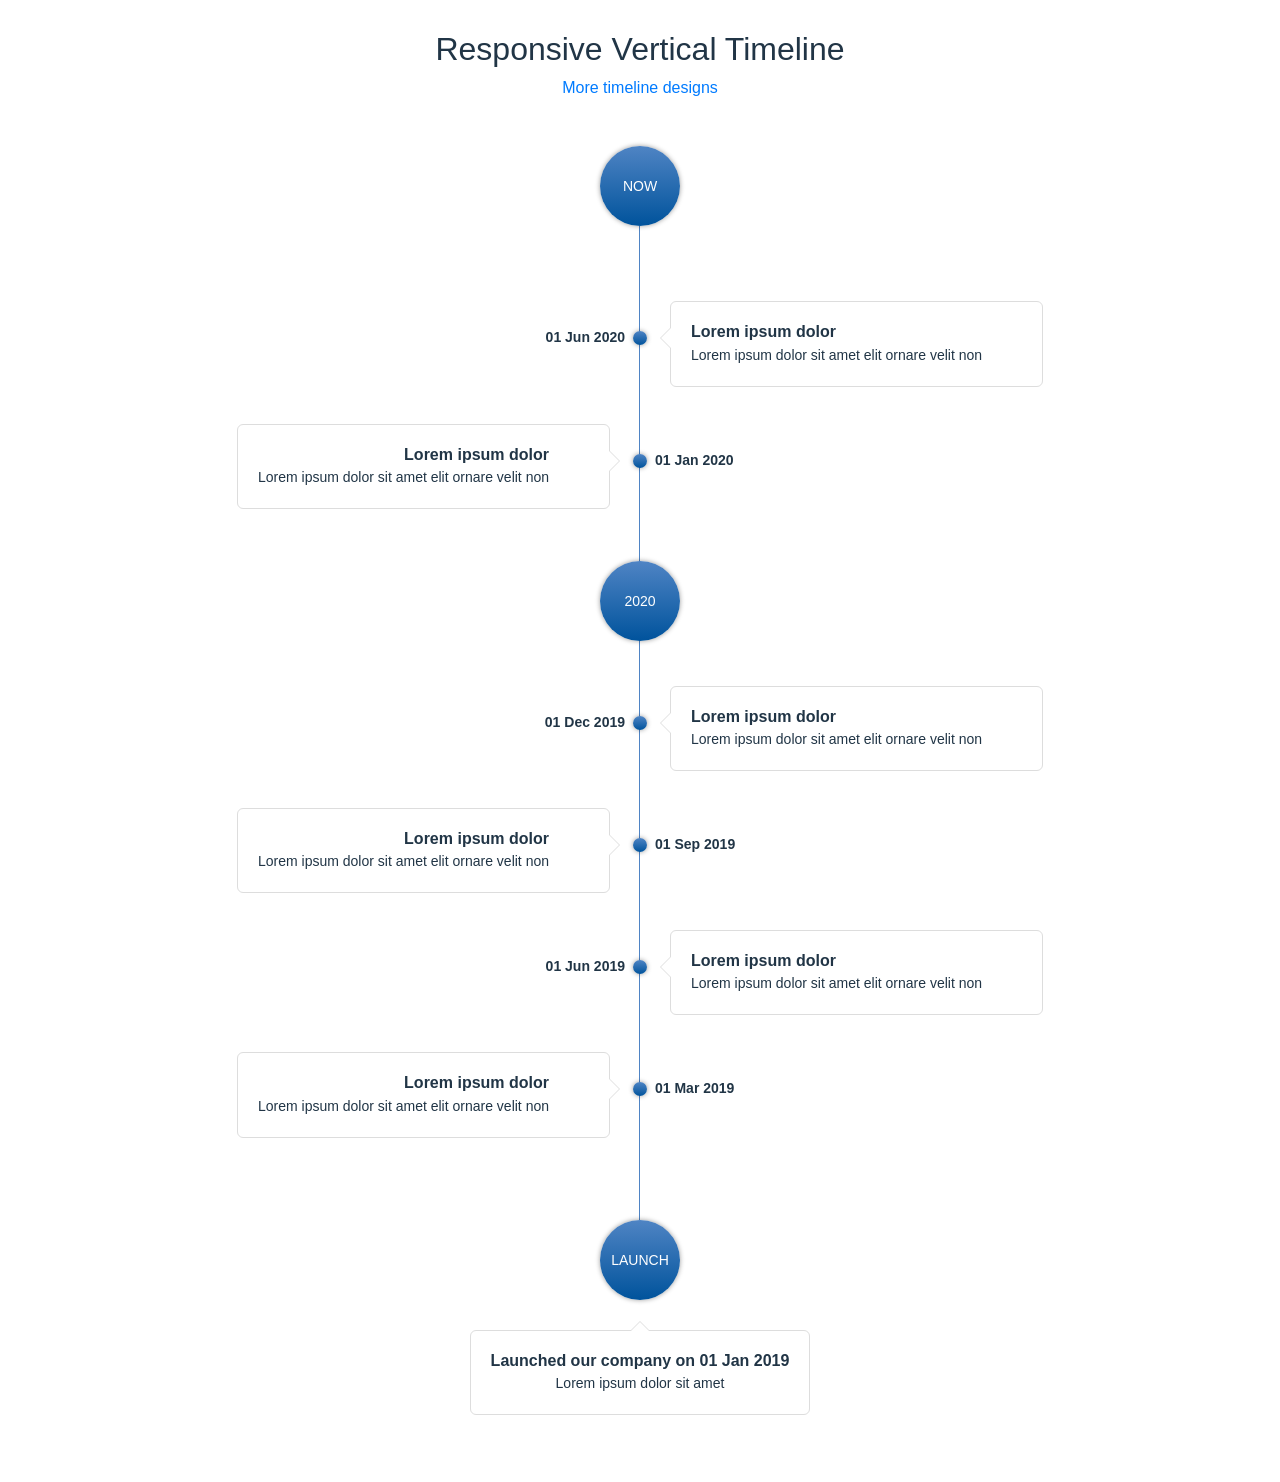
==== commit 6cfd9bf8: "time demo added about us page" ====
--- a/demo.html
+++ b/demo.html
@@ -4,42 +4,454 @@
   <meta charset="UTF-8">
   <meta name="viewport" content="width=device-width, initial-scale=1.0">
   <title>Document</title>
+  <link rel="stylesheet" href="https://stackpath.bootstrapcdn.com/bootstrap/4.4.1/css/bootstrap.min.css">
   <style>
-    body {
+body {
+  color: #213546;
+  background: #ffffff;
+  font-family: Arial, Helvetica, sans-serif;
+}
+
+.title {
+  position: relative;
+  margin-top: 30px;
+  width: 100%;
+  text-align: center;
+}
+
+.timeline {
+  position: relative;
+  width: 100%;
+  padding: 30px 0;
+}
+
+.timeline .timeline-container {
+  position: relative;
+  width: 100%;
+}
+
+.timeline .timeline-end,
+.timeline .timeline-start,
+.timeline .timeline-year {
+  position: relative;
+  width: 100%;
+  text-align: center;
+  z-index: 1;
+}
+
+.timeline .timeline-end p,
+.timeline .timeline-start p,
+.timeline .timeline-year p {
+  display: inline-block;
+  width: 80px;
+  height: 80px;
   margin: 0;
+  padding: 30px 0;
+  text-align: center;
+  background: linear-gradient(#4F84C4, #00539C);
+  border-radius: 100px;
+  box-shadow: 0 0 5px rgba(0, 0, 0, .4);
+  color: #ffffff;
+  font-size: 14px;
+  text-transform: uppercase;
+}
+
+.timeline .timeline-year {
+  margin: 30px 0;
+}
+
+.timeline .timeline-continue {
+  position: relative;
+  width: 100%;
+  padding: 60px 0;
+}
+
+.timeline .timeline-continue::after {
+  position: absolute;
+  content: "";
+  width: 1px;
+  height: 100%;
+  top: 0;
+  left: 50%;
+  margin-left: -1px;
+  background: #4F84C4;
+}
+
+.timeline .row.timeline-left,
+.timeline .row.timeline-right .timeline-date {
+  text-align: right;
+}
+
+.timeline .row.timeline-right,
+.timeline .row.timeline-left .timeline-date {
+  text-align: left;
+}
+
+.timeline .timeline-date {
+  font-size: 14px;
+  font-weight: 600;
+  margin: 41px 0 0 0;
+}
+
+.timeline .timeline-date::after {
+  content: '';
+  display: block;
+  position: absolute;
+  width: 14px;
+  height: 14px;
+  top: 45px;
+  background: linear-gradient(#4F84C4, #00539C);
+  box-shadow: 0 0 5px rgba(0, 0, 0, .4);
+  border-radius: 15px;
+  z-index: 1;
+}
+
+.timeline .row.timeline-left .timeline-date::after {
+  left: -7px;
+}
+
+.timeline .row.timeline-right .timeline-date::after {
+  right: -7px;
+}
+
+.timeline .timeline-box,
+.timeline .timeline-launch {
+  position: relative;
+  display: inline-block;
+  margin: 15px;
+  padding: 20px;
+  border: 1px solid #dddddd;
+  border-radius: 6px;
+  background: #ffffff;
+}
+
+.timeline .timeline-launch {
+  width: 100%;
+  margin: 15px 0;
   padding: 0;
-  color: black;
-  font-size: 144px;
-  font-weight: bold;
-}
-
-.marquee {
-  position: relative;
-  width: 100vw;
-  max-width: 100%;
-  height: 200px;
-  overflow-x: hidden;
-}
-
-.track {
+  border: none;
+  text-align: center;
+  background: transparent;
+}
+
+.timeline .timeline-box::after,
+.timeline .timeline-box::before {
+  content: '';
+  display: block;
   position: absolute;
-  white-space: nowrap;
-  will-change: transform;
-  animation: marquee 32s linear infinite;
-}
-
-@keyframes marquee {
-  from { transform: translateX(0); }
-  to { transform: translateX(-50%); }
+  width: 0;
+  height: 0;
+  border-style: solid;
+}
+
+.timeline .row.timeline-left .timeline-box::after,
+.timeline .row.timeline-left .timeline-box::before {
+  left: 100%;
+}
+
+.timeline .row.timeline-right .timeline-box::after,
+.timeline .row.timeline-right .timeline-box::before {
+  right: 100%;
+}
+
+.timeline .timeline-launch .timeline-box::after,
+.timeline .timeline-launch .timeline-box::before {
+  left: 50%;
+  margin-left: -10px;
+}
+
+.timeline .timeline-box::after {
+  top: 26px;
+  border-color: transparent transparent transparent #ffffff;
+  border-width: 10px;
+}
+
+.timeline .timeline-box::before {
+  top: 25px;
+  border-color: transparent transparent transparent #dddddd;
+  border-width: 11px;
+}
+
+.timeline .row.timeline-right .timeline-box::after {
+  border-color: transparent #ffffff transparent transparent;
+}
+
+.timeline .row.timeline-right .timeline-box::before {
+  border-color: transparent #dddddd transparent transparent;
+}
+
+.timeline .timeline-launch .timeline-box::after {
+  top: -20px;
+  border-color: transparent transparent #dddddd transparent;
+}
+
+.timeline .timeline-launch .timeline-box::before {
+  top: -19px;
+  border-color: transparent transparent #ffffff transparent;
+  border-width: 10px;
+  z-index: 1;
+}
+
+.timeline .timeline-box .timeline-icon {
+  position: relative;
+  width: 40px;
+  height: auto;
+  float: left;
+}
+
+.timeline .timeline-icon i {
+  font-size: 25px;
+  color: #4F84C4;
+}
+
+.timeline .timeline-box .timeline-text {
+  position: relative;
+  width: calc(100% - 40px);
+  float: left;
+}
+
+.timeline .timeline-launch .timeline-text {
+  width: 100%;
+}
+
+.timeline .timeline-text h3 {
+  font-size: 16px;
+  font-weight: 600;
+  margin-bottom: 3px;
+}
+
+.timeline .timeline-text p {
+  font-size: 14px;
+  font-weight: 400;
+  margin-bottom: 0;
+}
+
+@media (max-width: 768px) {
+  .timeline .timeline-continue::after {
+    left: 40px;
+  }
+
+  .timeline .timeline-end,
+  .timeline .timeline-start,
+  .timeline .timeline-year,
+  .timeline .row.timeline-left,
+  .timeline .row.timeline-right .timeline-date,
+  .timeline .row.timeline-right,
+  .timeline .row.timeline-left .timeline-date,
+  .timeline .timeline-launch {
+    text-align: left;
+  }
+
+  .timeline .row.timeline-left .timeline-date::after,
+  .timeline .row.timeline-right .timeline-date::after {
+    left: 47px;
+  }
+
+  .timeline .timeline-box,
+  .timeline .row.timeline-right .timeline-date,
+  .timeline .row.timeline-left .timeline-date {
+    margin-left: 55px;
+  }
+
+  .timeline .timeline-launch .timeline-box {
+    margin-left: 0;
+  }
+
+  .timeline .row.timeline-left .timeline-box::after {
+    left: -20px;
+    border-color: transparent #ffffff transparent transparent;
+  }
+
+  .timeline .row.timeline-left .timeline-box::before {
+    left: -22px;
+    border-color: transparent #dddddd transparent transparent;
+  }
+
+  .timeline .timeline-launch .timeline-box::after,
+  .timeline .timeline-launch .timeline-box::before {
+    left: 30px;
+    margin-left: 0;
+  }
 }
 
   </style>
 </head>
 <body>
-  <div class="marquee">
-    <div class="track">
-      <div class="content">&nbsp;Infinite Marquee with long sentence Infinite Marquee with long sentence Infinite Marquee with long sentence Infinite Marquee with long sentence Infinite Marquee with long sentence</div>
+  <div class="title">
+    <h2>Responsive Vertical Timeline</h2>
+    <p><a href="https://htmlcodex.com/css-timeline">More timeline designs</a></p>
+  </div>
+  <div class="timeline">
+    <div class="container">
+      <div class="row">
+        <div class="col-lg-12">
+          <div class="timeline-container">
+            <div class="timeline-end">
+              <p>Now</p>
+            </div>
+            <div class="timeline-continue">
+  
+              <div class="row timeline-right">
+                <div class="col-md-6">
+                  <p class="timeline-date">
+                    01 Jun 2020
+                  </p>
+                </div>
+                <div class="col-md-6">
+                  <div class="timeline-box">
+                    <div class="timeline-icon">
+                      <i class="fa fa-gift"></i>
+                    </div>
+                    <div class="timeline-text">
+                      <h3>Lorem ipsum dolor</h3>
+                      <p>Lorem ipsum dolor sit amet elit ornare velit non</p>
+                    </div>
+                  </div>
+                </div>
+              </div>
+  
+              <div class="row timeline-left">
+                <div class="col-md-6 d-md-none d-block">
+                  <p class="timeline-date">
+                    01 Jan 2020
+                  </p>
+                </div>
+                <div class="col-md-6">
+                  <div class="timeline-box">
+                    <div class="timeline-icon d-md-none d-block">
+                      <i class="fa fa-business-time"></i>
+                    </div>
+                    <div class="timeline-text">
+                      <h3>Lorem ipsum dolor</h3>
+                      <p>Lorem ipsum dolor sit amet elit ornare velit non</p>
+                    </div>
+                    <div class="timeline-icon d-md-block d-none">
+                      <i class="fa fa-business-time"></i>
+                    </div>
+                  </div>
+                </div>
+                <div class="col-md-6 d-md-block d-none">
+                  <p class="timeline-date">
+                    01 Jan 2020
+                  </p>
+                </div>
+              </div>
+  
+              <div class="row">
+                <div class="col-12">
+                  <div class="timeline-year">
+                    <p>2020</p>
+                  </div>
+                </div>
+              </div>
+  
+              <div class="row timeline-right">
+                <div class="col-md-6">
+                  <p class="timeline-date">
+                    01 Dec 2019
+                  </p>
+                </div>
+                <div class="col-md-6">
+                  <div class="timeline-box">
+                    <div class="timeline-icon">
+                      <i class="fa fa-briefcase"></i>
+                    </div>
+                    <div class="timeline-text">
+                      <h3>Lorem ipsum dolor</h3>
+                      <p>Lorem ipsum dolor sit amet elit ornare velit non</p>
+                    </div>
+                  </div>
+                </div>
+              </div>
+  
+              <div class="row timeline-left">
+                <div class="col-md-6 d-md-none d-block">
+                  <p class="timeline-date">
+                    01 Sep  2019
+                  </p>
+                </div>
+                <div class="col-md-6">
+                  <div class="timeline-box">
+                    <div class="timeline-icon d-md-none d-block">
+                      <i class="fa fa-cogs"></i>
+                    </div>
+                    <div class="timeline-text">
+                      <h3>Lorem ipsum dolor</h3>
+                      <p>Lorem ipsum dolor sit amet elit ornare velit non</p>
+                    </div>
+                    <div class="timeline-icon d-md-block d-none">
+                      <i class="fa fa-cogs"></i>
+                    </div>
+                  </div>
+                </div>
+                <div class="col-md-6 d-md-block d-none">
+                  <p class="timeline-date">
+                    01 Sep  2019
+                  </p>
+                </div>
+              </div>
+  
+              <div class="row timeline-right">
+                <div class="col-md-6">
+                  <p class="timeline-date">
+                    01 Jun 2019
+                  </p>
+                </div>
+                <div class="col-md-6">
+                  <div class="timeline-box">
+                    <div class="timeline-icon">
+                      <i class="fa fa-running"></i>
+                    </div>
+                    <div class="timeline-text">
+                      <h3>Lorem ipsum dolor</h3>
+                      <p>Lorem ipsum dolor sit amet elit ornare velit non</p>
+                    </div>
+                  </div>
+                </div>
+              </div>
+  
+              <div class="row timeline-left">
+                <div class="col-md-6 d-md-none d-block">
+                  <p class="timeline-date">
+                    01 Mar 2019
+                  </p>
+                </div>
+                <div class="col-md-6">
+                  <div class="timeline-box">
+                    <div class="timeline-icon d-md-none d-block">
+                      <i class="fa fa-home"></i>
+                    </div>
+                    <div class="timeline-text">
+                      <h3>Lorem ipsum dolor</h3>
+                      <p>Lorem ipsum dolor sit amet elit ornare velit non</p>
+                    </div>
+                    <div class="timeline-icon d-md-block d-none">
+                      <i class="fa fa-home"></i>
+                    </div>
+                  </div>
+                </div>
+                <div class="col-md-6 d-md-block d-none">
+                  <p class="timeline-date">
+                    01 Mar 2019
+                  </p>
+                </div>
+              </div>
+            </div>
+            <div class="timeline-start">
+              <p>Launch</p>
+            </div>
+            <div class="timeline-launch">
+              <div class="timeline-box">
+                <div class="timeline-text">
+                  <h3>Launched our company on 01 Jan 2019</h3>
+                  <p>Lorem ipsum dolor sit amet</p>
+                </div>
+              </div>
+            </div>
+          </div>
+        </div>
+      </div>
     </div>
-  </div>  
+  </div>
 </body>
 </html>
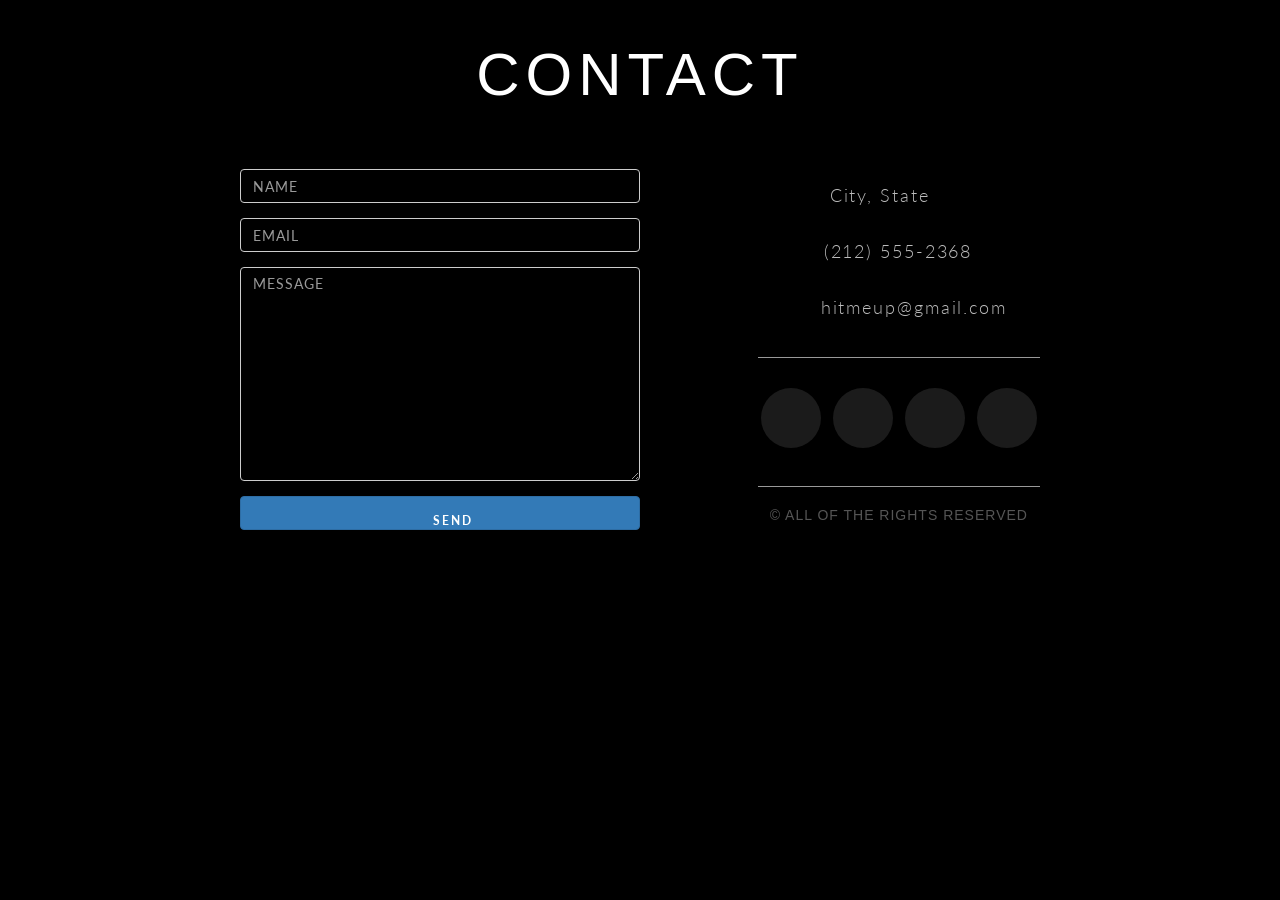
==== commit 34aaece7: "nirman footer link and responsive css add" ====
--- a/demo.html
+++ b/demo.html
@@ -5,453 +5,348 @@
   <meta name="viewport" content="width=device-width, initial-scale=1.0">
   <title>Document</title>
   <link rel="stylesheet" href="https://stackpath.bootstrapcdn.com/bootstrap/4.4.1/css/bootstrap.min.css">
+  <link rel="stylesheet" href="https://maxcdn.bootstrapcdn.com/bootstrap/3.3.5/css/bootstrap.min.css">
+  <link href='https://fonts.googleapis.com/css?family=Lato:400,100,300' rel='stylesheet' type='text/css'>
+
   <style>
 body {
-  color: #213546;
-  background: #ffffff;
-  font-family: Arial, Helvetica, sans-serif;
-}
-
-.title {
+  margin: 0;
+  padding: 0;
+  background-color: #000;
+  padding-bottom: 100px;
+}
+
+#contact {
+  width: 100%;
+  height: 100%;
+}
+
+.section-header {
+  text-align: center;
+  margin: 0 auto;
+  padding: 40px 0;
+  font: 300 60px 'Oswald', sans-serif;
+  color: #fff;
+  text-transform: uppercase;
+  letter-spacing: 6px;
+}
+
+.contact-wrapper {
+  display: flex;
+  flex-direction: row;
+  justify-content: space-between;
+  margin: 0 auto;
+  padding: 20px;
   position: relative;
-  margin-top: 30px;
+  max-width: 840px;
+}
+
+/* Left contact page */
+.form-horizontal {
+  /*float: left;*/
+  max-width: 400px;
+  font-family: 'Lato';
+  font-weight: 400;
+}
+
+.form-control, 
+textarea {
+  max-width: 400px;
+  background-color: #000;
+  color: #fff;
+  letter-spacing: 1px;
+}
+
+.send-button {
+  margin-top: 15px;
+  height: 34px;
+  width: 400px;
+  overflow: hidden;
+  transition: all .2s ease-in-out;
+}
+
+.alt-send-button {
+  width: 400px;
+  height: 34px;
+  transition: all .2s ease-in-out;
+}
+
+.send-text {
+  display: block;
+  margin-top: 10px;
+  font: 700 12px 'Lato', sans-serif;
+  letter-spacing: 2px;
+}
+
+.alt-send-button:hover {
+  transform: translate3d(0px, -29px, 0px);
+}
+
+/* Begin Right Contact Page */
+.direct-contact-container {
+  max-width: 400px;
+}
+
+/* Location, Phone, Email Section */
+.contact-list {
+  list-style-type: none;
+  margin-left: -30px;
+  padding-right: 20px;
+}
+
+.list-item {
+  line-height: 4;
+  color: #aaa;
+}
+
+.contact-text {
+  font: 300 18px 'Lato', sans-serif;
+  letter-spacing: 1.9px;
+  color: #bbb;
+}
+
+.place {
+  margin-left: 62px;
+}
+
+.phone {
+  margin-left: 56px;
+}
+
+.gmail {
+  margin-left: 53px;
+}
+
+.contact-text a {
+  color: #bbb;
+  text-decoration: none;
+  transition-duration: 0.2s;
+}
+
+.contact-text a:hover {
+  color: #fff;
+  text-decoration: none;
+}
+
+
+/* Social Media Icons */
+.social-media-list {
+  position: relative;
+  font-size: 22px;
+  text-align: center;
   width: 100%;
+  margin: 0 auto;
+  padding: 0;
+}
+
+.social-media-list li a {
+  color: #fff;
+}
+
+.social-media-list li {
+  position: relative; 
+  display: inline-block;
+  height: 60px;
+  width: 60px;
+  margin: 10px 3px;
+  line-height: 60px;
+  border-radius: 50%;
+  color: #fff;
+  background-color: rgb(27,27,27);
+  cursor: pointer; 
+  transition: all .2s ease-in-out;
+}
+
+.social-media-list li:after {
+  content: '';
+  position: absolute;
+  top: 0;
+  left: 0;
+  width: 60px;
+  height: 60px;
+  line-height: 60px;
+  border-radius: 50%;
+  opacity: 0;
+  box-shadow: 0 0 0 1px #fff;
+  transition: all .2s ease-in-out;
+}
+
+.social-media-list li:hover {
+  background-color: #fff; 
+}
+
+.social-media-list li:hover:after {
+  opacity: 1;  
+  transform: scale(1.12);
+  transition-timing-function: cubic-bezier(0.37,0.74,0.15,1.65);
+}
+
+.social-media-list li:hover a {
+  color: #000;
+}
+
+.copyright {
+  font: 200 14px 'Oswald', sans-serif;
+  color: #555;
+  letter-spacing: 1px;
   text-align: center;
 }
 
-.timeline {
-  position: relative;
-  width: 100%;
-  padding: 30px 0;
-}
-
-.timeline .timeline-container {
-  position: relative;
-  width: 100%;
-}
-
-.timeline .timeline-end,
-.timeline .timeline-start,
-.timeline .timeline-year {
-  position: relative;
-  width: 100%;
-  text-align: center;
-  z-index: 1;
-}
-
-.timeline .timeline-end p,
-.timeline .timeline-start p,
-.timeline .timeline-year p {
-  display: inline-block;
-  width: 80px;
-  height: 80px;
-  margin: 0;
-  padding: 30px 0;
-  text-align: center;
-  background: linear-gradient(#4F84C4, #00539C);
-  border-radius: 100px;
-  box-shadow: 0 0 5px rgba(0, 0, 0, .4);
-  color: #ffffff;
-  font-size: 14px;
-  text-transform: uppercase;
-}
-
-.timeline .timeline-year {
-  margin: 30px 0;
-}
-
-.timeline .timeline-continue {
-  position: relative;
-  width: 100%;
-  padding: 60px 0;
-}
-
-.timeline .timeline-continue::after {
-  position: absolute;
-  content: "";
-  width: 1px;
-  height: 100%;
-  top: 0;
-  left: 50%;
-  margin-left: -1px;
-  background: #4F84C4;
-}
-
-.timeline .row.timeline-left,
-.timeline .row.timeline-right .timeline-date {
-  text-align: right;
-}
-
-.timeline .row.timeline-right,
-.timeline .row.timeline-left .timeline-date {
-  text-align: left;
-}
-
-.timeline .timeline-date {
-  font-size: 14px;
-  font-weight: 600;
-  margin: 41px 0 0 0;
-}
-
-.timeline .timeline-date::after {
-  content: '';
-  display: block;
-  position: absolute;
-  width: 14px;
-  height: 14px;
-  top: 45px;
-  background: linear-gradient(#4F84C4, #00539C);
-  box-shadow: 0 0 5px rgba(0, 0, 0, .4);
-  border-radius: 15px;
-  z-index: 1;
-}
-
-.timeline .row.timeline-left .timeline-date::after {
-  left: -7px;
-}
-
-.timeline .row.timeline-right .timeline-date::after {
-  right: -7px;
-}
-
-.timeline .timeline-box,
-.timeline .timeline-launch {
-  position: relative;
-  display: inline-block;
-  margin: 15px;
-  padding: 20px;
-  border: 1px solid #dddddd;
-  border-radius: 6px;
-  background: #ffffff;
-}
-
-.timeline .timeline-launch {
-  width: 100%;
-  margin: 15px 0;
-  padding: 0;
-  border: none;
-  text-align: center;
-  background: transparent;
-}
-
-.timeline .timeline-box::after,
-.timeline .timeline-box::before {
-  content: '';
-  display: block;
-  position: absolute;
-  width: 0;
-  height: 0;
-  border-style: solid;
-}
-
-.timeline .row.timeline-left .timeline-box::after,
-.timeline .row.timeline-left .timeline-box::before {
-  left: 100%;
-}
-
-.timeline .row.timeline-right .timeline-box::after,
-.timeline .row.timeline-right .timeline-box::before {
-  right: 100%;
-}
-
-.timeline .timeline-launch .timeline-box::after,
-.timeline .timeline-launch .timeline-box::before {
-  left: 50%;
-  margin-left: -10px;
-}
-
-.timeline .timeline-box::after {
-  top: 26px;
-  border-color: transparent transparent transparent #ffffff;
-  border-width: 10px;
-}
-
-.timeline .timeline-box::before {
-  top: 25px;
-  border-color: transparent transparent transparent #dddddd;
-  border-width: 11px;
-}
-
-.timeline .row.timeline-right .timeline-box::after {
-  border-color: transparent #ffffff transparent transparent;
-}
-
-.timeline .row.timeline-right .timeline-box::before {
-  border-color: transparent #dddddd transparent transparent;
-}
-
-.timeline .timeline-launch .timeline-box::after {
-  top: -20px;
-  border-color: transparent transparent #dddddd transparent;
-}
-
-.timeline .timeline-launch .timeline-box::before {
-  top: -19px;
-  border-color: transparent transparent #ffffff transparent;
-  border-width: 10px;
-  z-index: 1;
-}
-
-.timeline .timeline-box .timeline-icon {
-  position: relative;
-  width: 40px;
-  height: auto;
-  float: left;
-}
-
-.timeline .timeline-icon i {
-  font-size: 25px;
-  color: #4F84C4;
-}
-
-.timeline .timeline-box .timeline-text {
-  position: relative;
-  width: calc(100% - 40px);
-  float: left;
-}
-
-.timeline .timeline-launch .timeline-text {
-  width: 100%;
-}
-
-.timeline .timeline-text h3 {
-  font-size: 16px;
-  font-weight: 600;
-  margin-bottom: 3px;
-}
-
-.timeline .timeline-text p {
-  font-size: 14px;
-  font-weight: 400;
-  margin-bottom: 0;
-}
-
-@media (max-width: 768px) {
-  .timeline .timeline-continue::after {
-    left: 40px;
-  }
-
-  .timeline .timeline-end,
-  .timeline .timeline-start,
-  .timeline .timeline-year,
-  .timeline .row.timeline-left,
-  .timeline .row.timeline-right .timeline-date,
-  .timeline .row.timeline-right,
-  .timeline .row.timeline-left .timeline-date,
-  .timeline .timeline-launch {
-    text-align: left;
-  }
-
-  .timeline .row.timeline-left .timeline-date::after,
-  .timeline .row.timeline-right .timeline-date::after {
-    left: 47px;
-  }
-
-  .timeline .timeline-box,
-  .timeline .row.timeline-right .timeline-date,
-  .timeline .row.timeline-left .timeline-date {
-    margin-left: 55px;
-  }
-
-  .timeline .timeline-launch .timeline-box {
-    margin-left: 0;
-  }
-
-  .timeline .row.timeline-left .timeline-box::after {
-    left: -20px;
-    border-color: transparent #ffffff transparent transparent;
-  }
-
-  .timeline .row.timeline-left .timeline-box::before {
-    left: -22px;
-    border-color: transparent #dddddd transparent transparent;
-  }
-
-  .timeline .timeline-launch .timeline-box::after,
-  .timeline .timeline-launch .timeline-box::before {
-    left: 30px;
-    margin-left: 0;
-  }
-}
-
+hr {
+  border-color: rgba(255,255,255,.6);
+}
+
+/* Begin Media Queries*/
+@media screen and (max-width: 850px) {
+  .contact-wrapper {
+    display: flex;
+    flex-direction: column;
+  }
+  .direct-contact-container, .form-horizontal {
+    margin: 0 auto;
+  }  
+  
+  .direct-contact-container {
+    margin-top: 60px;
+    max-width: 300px;
+  }    
+  .social-media-list li {
+    height: 60px;
+    width: 60px;
+    line-height: 60px;
+  }
+  .social-media-list li:after {
+    width: 60px;
+    height: 60px;
+    line-height: 60px;
+  }
+}
+
+@media screen and (max-width: 569px) {
+
+  .direct-contact-container, .form-wrapper {
+    float: none;
+    margin: 0 auto;
+  }  
+  .form-control, textarea {
+    
+    margin: 0 auto;
+  }
+ 
+  
+  .name, .email, textarea {
+    width: 280px;
+  } 
+  
+  .direct-contact-container {
+    margin-top: 60px;
+    max-width: 280px;
+  }  
+  .social-media-list {
+    left: 0;
+  }
+  .social-media-list li {
+    height: 55px;
+    width: 55px;
+    line-height: 55px;
+    font-size: 2rem;
+  }
+  .social-media-list li:after {
+    width: 55px;
+    height: 55px;
+    line-height: 55px;
+  }
+  
+}
+
+@media screen and (max-width: 410px) {
+  .send-button {
+    width: 99%;
+  }
+}
   </style>
 </head>
 <body>
-  <div class="title">
-    <h2>Responsive Vertical Timeline</h2>
-    <p><a href="https://htmlcodex.com/css-timeline">More timeline designs</a></p>
-  </div>
-  <div class="timeline">
-    <div class="container">
-      <div class="row">
-        <div class="col-lg-12">
-          <div class="timeline-container">
-            <div class="timeline-end">
-              <p>Now</p>
-            </div>
-            <div class="timeline-continue">
-  
-              <div class="row timeline-right">
-                <div class="col-md-6">
-                  <p class="timeline-date">
-                    01 Jun 2020
-                  </p>
-                </div>
-                <div class="col-md-6">
-                  <div class="timeline-box">
-                    <div class="timeline-icon">
-                      <i class="fa fa-gift"></i>
-                    </div>
-                    <div class="timeline-text">
-                      <h3>Lorem ipsum dolor</h3>
-                      <p>Lorem ipsum dolor sit amet elit ornare velit non</p>
-                    </div>
-                  </div>
-                </div>
-              </div>
-  
-              <div class="row timeline-left">
-                <div class="col-md-6 d-md-none d-block">
-                  <p class="timeline-date">
-                    01 Jan 2020
-                  </p>
-                </div>
-                <div class="col-md-6">
-                  <div class="timeline-box">
-                    <div class="timeline-icon d-md-none d-block">
-                      <i class="fa fa-business-time"></i>
-                    </div>
-                    <div class="timeline-text">
-                      <h3>Lorem ipsum dolor</h3>
-                      <p>Lorem ipsum dolor sit amet elit ornare velit non</p>
-                    </div>
-                    <div class="timeline-icon d-md-block d-none">
-                      <i class="fa fa-business-time"></i>
-                    </div>
-                  </div>
-                </div>
-                <div class="col-md-6 d-md-block d-none">
-                  <p class="timeline-date">
-                    01 Jan 2020
-                  </p>
-                </div>
-              </div>
-  
-              <div class="row">
-                <div class="col-12">
-                  <div class="timeline-year">
-                    <p>2020</p>
-                  </div>
-                </div>
-              </div>
-  
-              <div class="row timeline-right">
-                <div class="col-md-6">
-                  <p class="timeline-date">
-                    01 Dec 2019
-                  </p>
-                </div>
-                <div class="col-md-6">
-                  <div class="timeline-box">
-                    <div class="timeline-icon">
-                      <i class="fa fa-briefcase"></i>
-                    </div>
-                    <div class="timeline-text">
-                      <h3>Lorem ipsum dolor</h3>
-                      <p>Lorem ipsum dolor sit amet elit ornare velit non</p>
-                    </div>
-                  </div>
-                </div>
-              </div>
-  
-              <div class="row timeline-left">
-                <div class="col-md-6 d-md-none d-block">
-                  <p class="timeline-date">
-                    01 Sep  2019
-                  </p>
-                </div>
-                <div class="col-md-6">
-                  <div class="timeline-box">
-                    <div class="timeline-icon d-md-none d-block">
-                      <i class="fa fa-cogs"></i>
-                    </div>
-                    <div class="timeline-text">
-                      <h3>Lorem ipsum dolor</h3>
-                      <p>Lorem ipsum dolor sit amet elit ornare velit non</p>
-                    </div>
-                    <div class="timeline-icon d-md-block d-none">
-                      <i class="fa fa-cogs"></i>
-                    </div>
-                  </div>
-                </div>
-                <div class="col-md-6 d-md-block d-none">
-                  <p class="timeline-date">
-                    01 Sep  2019
-                  </p>
-                </div>
-              </div>
-  
-              <div class="row timeline-right">
-                <div class="col-md-6">
-                  <p class="timeline-date">
-                    01 Jun 2019
-                  </p>
-                </div>
-                <div class="col-md-6">
-                  <div class="timeline-box">
-                    <div class="timeline-icon">
-                      <i class="fa fa-running"></i>
-                    </div>
-                    <div class="timeline-text">
-                      <h3>Lorem ipsum dolor</h3>
-                      <p>Lorem ipsum dolor sit amet elit ornare velit non</p>
-                    </div>
-                  </div>
-                </div>
-              </div>
-  
-              <div class="row timeline-left">
-                <div class="col-md-6 d-md-none d-block">
-                  <p class="timeline-date">
-                    01 Mar 2019
-                  </p>
-                </div>
-                <div class="col-md-6">
-                  <div class="timeline-box">
-                    <div class="timeline-icon d-md-none d-block">
-                      <i class="fa fa-home"></i>
-                    </div>
-                    <div class="timeline-text">
-                      <h3>Lorem ipsum dolor</h3>
-                      <p>Lorem ipsum dolor sit amet elit ornare velit non</p>
-                    </div>
-                    <div class="timeline-icon d-md-block d-none">
-                      <i class="fa fa-home"></i>
-                    </div>
-                  </div>
-                </div>
-                <div class="col-md-6 d-md-block d-none">
-                  <p class="timeline-date">
-                    01 Mar 2019
-                  </p>
-                </div>
-              </div>
-            </div>
-            <div class="timeline-start">
-              <p>Launch</p>
-            </div>
-            <div class="timeline-launch">
-              <div class="timeline-box">
-                <div class="timeline-text">
-                  <h3>Launched our company on 01 Jan 2019</h3>
-                  <p>Lorem ipsum dolor sit amet</p>
-                </div>
-              </div>
-            </div>
+  <section id="contact">
+  
+    <h1 class="section-header">Contact</h1>
+    
+    <div class="contact-wrapper">
+    
+    <!-- Left contact page --> 
+      
+      <form id="contact-form" class="form-horizontal" role="form">
+         
+        <div class="form-group">
+          <div class="col-sm-12">
+            <input type="text" class="form-control" id="name" placeholder="NAME" name="name" value="" required>
           </div>
         </div>
-      </div>
+  
+        <div class="form-group">
+          <div class="col-sm-12">
+            <input type="email" class="form-control" id="email" placeholder="EMAIL" name="email" value="" required>
+          </div>
+        </div>
+  
+        <textarea class="form-control" rows="10" placeholder="MESSAGE" name="message" required></textarea>
+        
+        <button class="btn btn-primary send-button" id="submit" type="submit" value="SEND">
+          <div class="alt-send-button">
+            <i class="fa fa-paper-plane"></i><span class="send-text">SEND</span>
+          </div>
+        
+        </button>
+        
+      </form>
+      
+    <!-- Left contact page --> 
+      
+        <div class="direct-contact-container">
+  
+          <ul class="contact-list">
+            <li class="list-item"><i class="fa fa-map-marker fa-2x"><span class="contact-text place">City, State</span></i></li>
+            
+            <li class="list-item"><i class="fa fa-phone fa-2x"><span class="contact-text phone"><a href="tel:1-212-555-5555" title="Give me a call">(212) 555-2368</a></span></i></li>
+            
+            <li class="list-item"><i class="fa fa-envelope fa-2x"><span class="contact-text gmail"><a href="mailto:#" title="Send me an email">hitmeup@gmail.com</a></span></i></li>
+            
+          </ul>
+  
+          <hr>
+          <ul class="social-media-list">
+            <li><a href="#" target="_blank" class="contact-icon">
+              <i class="fa fa-github" aria-hidden="true"></i></a>
+            </li>
+            <li><a href="#" target="_blank" class="contact-icon">
+              <i class="fa fa-codepen" aria-hidden="true"></i></a>
+            </li>
+            <li><a href="#" target="_blank" class="contact-icon">
+              <i class="fa fa-twitter" aria-hidden="true"></i></a>
+            </li>
+            <li><a href="#" target="_blank" class="contact-icon">
+              <i class="fa fa-instagram" aria-hidden="true"></i></a>
+            </li>       
+          </ul>
+          <hr>
+  
+          <div class="copyright">&copy; ALL OF THE RIGHTS RESERVED</div>
+  
+        </div>
+      
     </div>
-  </div>
+    
+  </section>  
+    <script src="http://cdnjs.cloudflare.com/ajax/libs/jquery/2.1.3/jquery.min.js"></script>
+    <script src="//maxcdn.bootstrapcdn.com/bootstrap/3.3.5/js/bootstrap.min.js"></script>
+    <script>
+      document.querySelector('#contact-form').addEventListener('submit', (e) => {
+    e.preventDefault();
+    e.target.elements.name.value = '';
+    e.target.elements.email.value = '';
+    e.target.elements.message.value = '';
+  });
+
+    </script>
 </body>
 </html>
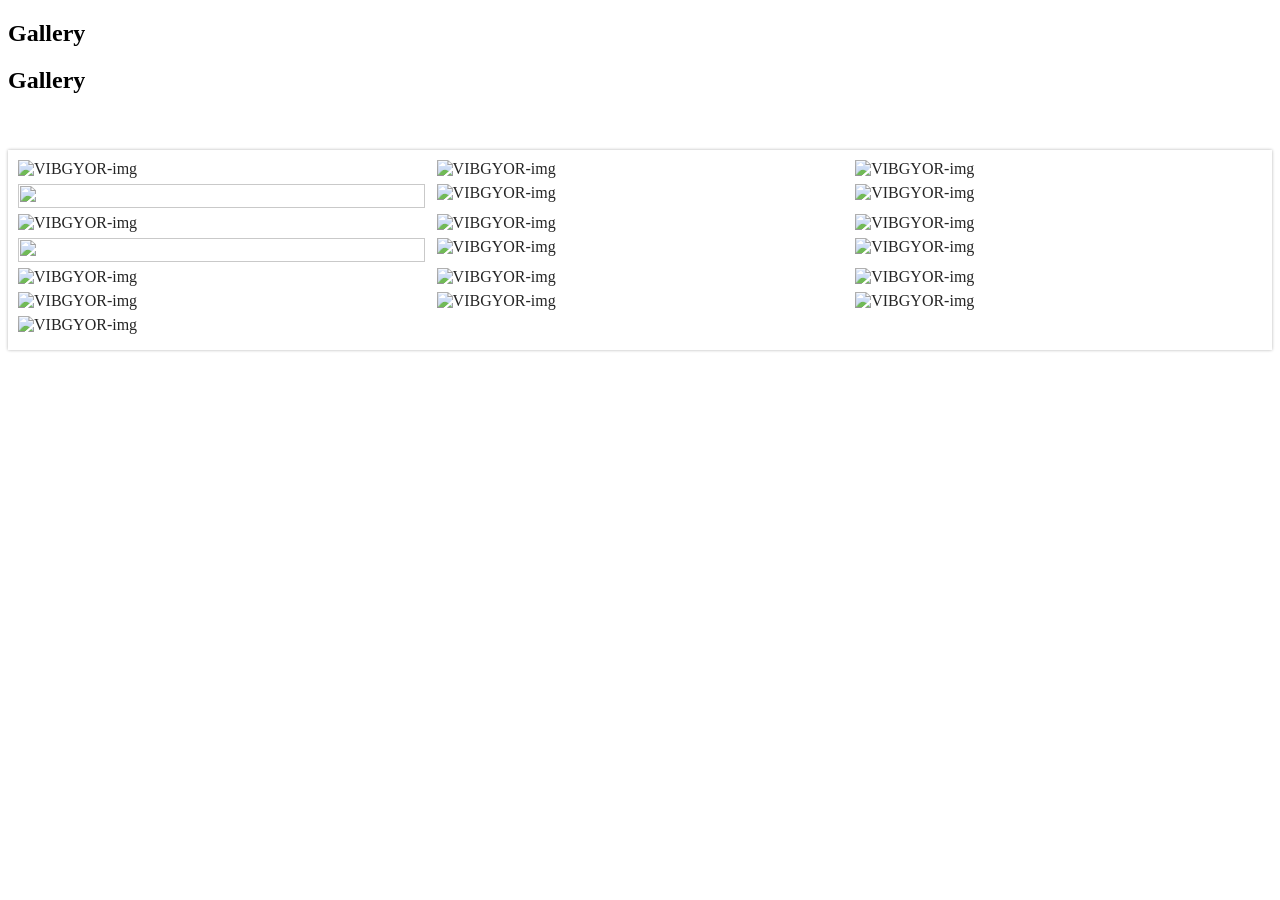
==== commit 4686322d: "project-single page change" ====
--- a/demo.html
+++ b/demo.html
@@ -1,352 +1,347 @@
 <!DOCTYPE html>
 <html lang="en">
+
 <head>
   <meta charset="UTF-8">
   <meta name="viewport" content="width=device-width, initial-scale=1.0">
   <title>Document</title>
-  <link rel="stylesheet" href="https://stackpath.bootstrapcdn.com/bootstrap/4.4.1/css/bootstrap.min.css">
-  <link rel="stylesheet" href="https://maxcdn.bootstrapcdn.com/bootstrap/3.3.5/css/bootstrap.min.css">
-  <link href='https://fonts.googleapis.com/css?family=Lato:400,100,300' rel='stylesheet' type='text/css'>
-
   <style>
-body {
-  margin: 0;
-  padding: 0;
-  background-color: #000;
-  padding-bottom: 100px;
-}
-
-#contact {
-  width: 100%;
-  height: 100%;
-}
-
-.section-header {
-  text-align: center;
-  margin: 0 auto;
-  padding: 40px 0;
-  font: 300 60px 'Oswald', sans-serif;
-  color: #fff;
-  text-transform: uppercase;
-  letter-spacing: 6px;
-}
-
-.contact-wrapper {
-  display: flex;
-  flex-direction: row;
-  justify-content: space-between;
-  margin: 0 auto;
-  padding: 20px;
-  position: relative;
-  max-width: 840px;
-}
-
-/* Left contact page */
-.form-horizontal {
-  /*float: left;*/
-  max-width: 400px;
-  font-family: 'Lato';
-  font-weight: 400;
-}
-
-.form-control, 
-textarea {
-  max-width: 400px;
-  background-color: #000;
-  color: #fff;
-  letter-spacing: 1px;
-}
-
-.send-button {
-  margin-top: 15px;
-  height: 34px;
-  width: 400px;
-  overflow: hidden;
-  transition: all .2s ease-in-out;
-}
-
-.alt-send-button {
-  width: 400px;
-  height: 34px;
-  transition: all .2s ease-in-out;
-}
-
-.send-text {
-  display: block;
-  margin-top: 10px;
-  font: 700 12px 'Lato', sans-serif;
-  letter-spacing: 2px;
-}
-
-.alt-send-button:hover {
-  transform: translate3d(0px, -29px, 0px);
-}
-
-/* Begin Right Contact Page */
-.direct-contact-container {
-  max-width: 400px;
-}
-
-/* Location, Phone, Email Section */
-.contact-list {
-  list-style-type: none;
-  margin-left: -30px;
-  padding-right: 20px;
-}
-
-.list-item {
-  line-height: 4;
-  color: #aaa;
-}
-
-.contact-text {
-  font: 300 18px 'Lato', sans-serif;
-  letter-spacing: 1.9px;
-  color: #bbb;
-}
-
-.place {
-  margin-left: 62px;
-}
-
-.phone {
-  margin-left: 56px;
-}
-
-.gmail {
-  margin-left: 53px;
-}
-
-.contact-text a {
-  color: #bbb;
-  text-decoration: none;
-  transition-duration: 0.2s;
-}
-
-.contact-text a:hover {
-  color: #fff;
-  text-decoration: none;
-}
-
-
-/* Social Media Icons */
-.social-media-list {
-  position: relative;
-  font-size: 22px;
-  text-align: center;
-  width: 100%;
-  margin: 0 auto;
-  padding: 0;
-}
-
-.social-media-list li a {
-  color: #fff;
-}
-
-.social-media-list li {
-  position: relative; 
-  display: inline-block;
-  height: 60px;
-  width: 60px;
-  margin: 10px 3px;
-  line-height: 60px;
-  border-radius: 50%;
-  color: #fff;
-  background-color: rgb(27,27,27);
-  cursor: pointer; 
-  transition: all .2s ease-in-out;
-}
-
-.social-media-list li:after {
-  content: '';
-  position: absolute;
-  top: 0;
-  left: 0;
-  width: 60px;
-  height: 60px;
-  line-height: 60px;
-  border-radius: 50%;
-  opacity: 0;
-  box-shadow: 0 0 0 1px #fff;
-  transition: all .2s ease-in-out;
-}
-
-.social-media-list li:hover {
-  background-color: #fff; 
-}
-
-.social-media-list li:hover:after {
-  opacity: 1;  
-  transform: scale(1.12);
-  transition-timing-function: cubic-bezier(0.37,0.74,0.15,1.65);
-}
-
-.social-media-list li:hover a {
-  color: #000;
-}
-
-.copyright {
-  font: 200 14px 'Oswald', sans-serif;
-  color: #555;
-  letter-spacing: 1px;
-  text-align: center;
-}
-
-hr {
-  border-color: rgba(255,255,255,.6);
-}
-
-/* Begin Media Queries*/
-@media screen and (max-width: 850px) {
-  .contact-wrapper {
-    display: flex;
-    flex-direction: column;
-  }
-  .direct-contact-container, .form-horizontal {
-    margin: 0 auto;
-  }  
-  
-  .direct-contact-container {
-    margin-top: 60px;
-    max-width: 300px;
-  }    
-  .social-media-list li {
-    height: 60px;
-    width: 60px;
-    line-height: 60px;
-  }
-  .social-media-list li:after {
-    width: 60px;
-    height: 60px;
-    line-height: 60px;
-  }
-}
-
-@media screen and (max-width: 569px) {
-
-  .direct-contact-container, .form-wrapper {
-    float: none;
-    margin: 0 auto;
-  }  
-  .form-control, textarea {
-    
-    margin: 0 auto;
-  }
- 
-  
-  .name, .email, textarea {
-    width: 280px;
-  } 
-  
-  .direct-contact-container {
-    margin-top: 60px;
-    max-width: 280px;
-  }  
-  .social-media-list {
-    left: 0;
-  }
-  .social-media-list li {
-    height: 55px;
-    width: 55px;
-    line-height: 55px;
-    font-size: 2rem;
-  }
-  .social-media-list li:after {
-    width: 55px;
-    height: 55px;
-    line-height: 55px;
-  }
-  
-}
-
-@media screen and (max-width: 410px) {
-  .send-button {
-    width: 99%;
-  }
-}
+    .gallery-container {
+      display: flex;
+      flex-wrap: wrap;
+      justify-content: space-between;
+      background-color: #fff;
+      box-shadow: 0 0 3px 0 rgba(0, 0, 0, 0.3);
+      /* width: 80%; */
+      margin: 0 auto;
+      padding: 10px;
+    }
+
+    .gallery-item {
+      flex-basis: 32.7%;
+      margin-bottom: 6px;
+      opacity: .85;
+      cursor: pointer;
+    }
+
+    .gallery-item:hover {
+      opacity: 1;
+    }
+
+    .gallery-item img {
+      width: 100%;
+      height: 100%;
+      object-fit: cover;
+    }
+
+    .gallery-content {
+      font-size: .8em;
+    }
+
+    .lightbox {
+      position: fixed;
+      display: none;
+      background-color: rgba(0, 0, 0, 0.8);
+      width: 100%;
+      height: 100%;
+      overflow: auto;
+      top: 0;
+      left: 0;
+    }
+
+    .lightbox-content {
+      position: relative;
+      width: 58%;
+      /* height: 70%; */
+      margin: 6% auto;
+    }
+
+
+    .lightbox-content img {
+      border-radius: 7px;
+      box-shadow: 0 0 3px 0 rgba(225, 225, 225, .25);
+      width: 100%;
+      height: 100%;
+      object-fit: cover;
+    }
+
+    .lightbox-prev,
+    .lightbox-next {
+      position: absolute;
+      background-color: rgba(0, 0, 0, 0.8);
+      color: #fff;
+      padding: 7px;
+      top: 45%;
+      cursor: pointer;
+    }
+
+    .lightbox-prev {
+      left: 0;
+    }
+
+    .lightbox-next {
+      right: 0;
+    }
+
+    .lightbox-prev:hover,
+    .lightbox-next:hover {
+      opacity: .8;
+    }
+
+    @media (max-width: 767px) {
+      .gallery-container {
+        width: 100%;
+      }
+
+      .gallery-item {
+        flex-basis: 49.80%;
+        margin-bottom: 3px;
+      }
+
+      .lightbox-content {
+        width: 80%;
+        height: 60%;
+        margin: 15% auto;
+      }
+
+      .gallery-heading {
+        text-align: center;
+      }
+    }
+
+    @media (max-width: 480px) {
+      .gallery-item {
+        flex-basis: 100%;
+        margin-bottom: 1px;
+      }
+
+      .lightbox-content {
+        width: 90%;
+        margin: 32% auto;
+      }
+    }
   </style>
 </head>
+
 <body>
-  <section id="contact">
-  
-    <h1 class="section-header">Contact</h1>
-    
-    <div class="contact-wrapper">
-    
-    <!-- Left contact page --> 
-      
-      <form id="contact-form" class="form-horizontal" role="form">
-         
-        <div class="form-group">
-          <div class="col-sm-12">
-            <input type="text" class="form-control" id="name" placeholder="NAME" name="name" value="" required>
-          </div>
-        </div>
-  
-        <div class="form-group">
-          <div class="col-sm-12">
-            <input type="email" class="form-control" id="email" placeholder="EMAIL" name="email" value="" required>
-          </div>
-        </div>
-  
-        <textarea class="form-control" rows="10" placeholder="MESSAGE" name="message" required></textarea>
-        
-        <button class="btn btn-primary send-button" id="submit" type="submit" value="SEND">
-          <div class="alt-send-button">
-            <i class="fa fa-paper-plane"></i><span class="send-text">SEND</span>
-          </div>
-        
-        </button>
-        
-      </form>
-      
-    <!-- Left contact page --> 
-      
-        <div class="direct-contact-container">
-  
-          <ul class="contact-list">
-            <li class="list-item"><i class="fa fa-map-marker fa-2x"><span class="contact-text place">City, State</span></i></li>
-            
-            <li class="list-item"><i class="fa fa-phone fa-2x"><span class="contact-text phone"><a href="tel:1-212-555-5555" title="Give me a call">(212) 555-2368</a></span></i></li>
-            
-            <li class="list-item"><i class="fa fa-envelope fa-2x"><span class="contact-text gmail"><a href="mailto:#" title="Send me an email">hitmeup@gmail.com</a></span></i></li>
-            
-          </ul>
-  
-          <hr>
-          <ul class="social-media-list">
-            <li><a href="#" target="_blank" class="contact-icon">
-              <i class="fa fa-github" aria-hidden="true"></i></a>
-            </li>
-            <li><a href="#" target="_blank" class="contact-icon">
-              <i class="fa fa-codepen" aria-hidden="true"></i></a>
-            </li>
-            <li><a href="#" target="_blank" class="contact-icon">
-              <i class="fa fa-twitter" aria-hidden="true"></i></a>
-            </li>
-            <li><a href="#" target="_blank" class="contact-icon">
-              <i class="fa fa-instagram" aria-hidden="true"></i></a>
-            </li>       
-          </ul>
-          <hr>
-  
-          <div class="copyright">&copy; ALL OF THE RIGHTS RESERVED</div>
-  
-        </div>
-      
+
+  <section>
+    <div class="container">
+      <div class="section-title gallery-heading">
+        <h2 class="title-color">Gallery</h2>
+        <h1>Gallery</h1>
+      </div>
+      <br><br>
+      <div class="gallery-container">
+        <div class="gallery-item" data-index="1">
+          <img
+            src="https://images.unsplash.com/photo-1682687220305-ce8a9ab237b1?q=80&w=1974&auto=format&fit=crop&ixlib=rb-4.0.3&ixid=M3wxMjA3fDF8MHxwaG90by1wYWdlfHx8fGVufDB8fHx8fA%3D%3D"
+            alt="VIBGYOR-img">
+        </div>
+        <div class="gallery-item" data-index="2">
+          <img
+            src="https://images.unsplash.com/photo-1707001853042-70d96b7a64f0?q=80&w=1974&auto=format&fit=crop&ixlib=rb-4.0.3&ixid=M3wxMjA3fDB8MHxwaG90by1wYWdlfHx8fGVufDB8fHx8fA%3D%3D"
+            alt="VIBGYOR-img">
+        </div>
+        <div class="gallery-item" data-index="3">
+          <img
+            src="https://images.unsplash.com/photo-1682687220305-ce8a9ab237b1?q=80&w=1974&auto=format&fit=crop&ixlib=rb-4.0.3&ixid=M3wxMjA3fDF8MHxwaG90by1wYWdlfHx8fGVufDB8fHx8fA%3D%3D"
+            alt="VIBGYOR-img">
+        </div>
+        <div class="gallery-item" data-index="4">
+          <img
+            src="https://images.unsplash.com/photo-1682687220305-ce8a9ab237b1?q=80&w=1974&auto=format&fit=crop&ixlib=rb-4.0.3&ixid=M3wxMjA3fDF8MHxwaG90by1wYWdlfHx8fGVufDB8fHx8fA%3D%3Dt="
+            VIBGYOR-img">
+        </div>
+        <div class="gallery-item" data-index="5">
+          <img
+            src="https://images.unsplash.com/photo-1682687220305-ce8a9ab237b1?q=80&w=1974&auto=format&fit=crop&ixlib=rb-4.0.3&ixid=M3wxMjA3fDF8MHxwaG90by1wYWdlfHx8fGVufDB8fHx8fA%3D%3D"
+            alt="VIBGYOR-img">
+        </div>
+        <div class="gallery-item" data-index="6">
+          <img
+            src="https://images.unsplash.com/photo-1682687220305-ce8a9ab237b1?q=80&w=1974&auto=format&fit=crop&ixlib=rb-4.0.3&ixid=M3wxMjA3fDF8MHxwaG90by1wYWdlfHx8fGVufDB8fHx8fA%3D%3D"
+            alt="VIBGYOR-img">
+        </div>
+        <div class="gallery-item" data-index="7">
+          <img
+            src="https://images.unsplash.com/photo-1682687220305-ce8a9ab237b1?q=80&w=1974&auto=format&fit=crop&ixlib=rb-4.0.3&ixid=M3wxMjA3fDF8MHxwaG90by1wYWdlfHx8fGVufDB8fHx8fA%3D%3D"
+            alt="VIBGYOR-img">
+        </div>
+        <div class="gallery-item" data-index="8">
+          <img
+            src="https://images.unsplash.com/photo-1682687220305-ce8a9ab237b1?q=80&w=1974&auto=format&fit=crop&ixlib=rb-4.0.3&ixid=M3wxMjA3fDF8MHxwaG90by1wYWdlfHx8fGVufDB8fHx8fA%3D%3D"
+            alt="VIBGYOR-img">
+        </div>
+        <div class="gallery-item" data-index="9">
+          <img
+            src="https://images.unsplash.com/photo-1682687220305-ce8a9ab237b1?q=80&w=1974&auto=format&fit=crop&ixlib=rb-4.0.3&ixid=M3wxMjA3fDF8MHxwaG90by1wYWdlfHx8fGVufDB8fHx8fA%3D%3D"
+            alt="VIBGYOR-img">
+        </div>
+        <div class="gallery-item" data-index="10">
+          <img
+            src="https://images.unsplash.com/photo-1682687220305-ce8a9ab237b1?q=80&w=1974&auto=format&fit=crop&ixlib=rb-4.0.3&ixid=M3wxMjA3fDF8MHxwaG90by1wYWdlfHx8fGVufDB8fHx8fA%3D%3D"
+            VIBGYOR-img">
+        </div>
+        <div class="gallery-item" data-index="11">
+          <img
+            src="https://images.unsplash.com/photo-1682687220305-ce8a9ab237b1?q=80&w=1974&auto=format&fit=crop&ixlib=rb-4.0.3&ixid=M3wxMjA3fDF8MHxwaG90by1wYWdlfHx8fGVufDB8fHx8fA%3D%3D"
+            alt="VIBGYOR-img">
+        </div>
+        <div class="gallery-item" data-index="12">
+          <img
+            src="https://images.unsplash.com/photo-1682687220305-ce8a9ab237b1?q=80&w=1974&auto=format&fit=crop&ixlib=rb-4.0.3&ixid=M3wxMjA3fDF8MHxwaG90by1wYWdlfHx8fGVufDB8fHx8fA%3D%3D"
+            alt="VIBGYOR-img">
+        </div>
+        <div class="gallery-item" data-index="13">
+          <img
+            src="https://images.unsplash.com/photo-1682687220305-ce8a9ab237b1?q=80&w=1974&auto=format&fit=crop&ixlib=rb-4.0.3&ixid=M3wxMjA3fDF8MHxwaG90by1wYWdlfHx8fGVufDB8fHx8fA%3D%3D"
+            alt="VIBGYOR-img">
+        </div>
+        <div class="gallery-item" data-index="14">
+          <img
+            src="https://images.unsplash.com/photo-1682687220305-ce8a9ab237b1?q=80&w=1974&auto=format&fit=crop&ixlib=rb-4.0.3&ixid=M3wxMjA3fDF8MHxwaG90by1wYWdlfHx8fGVufDB8fHx8fA%3D%3D"
+            alt="VIBGYOR-img">
+        </div>
+        <div class="gallery-item" data-index="15">
+          <img
+            src="https://images.unsplash.com/photo-1682687220305-ce8a9ab237b1?q=80&w=1974&auto=format&fit=crop&ixlib=rb-4.0.3&ixid=M3wxMjA3fDF8MHxwaG90by1wYWdlfHx8fGVufDB8fHx8fA%3D%3D"
+            alt="VIBGYOR-img">
+        </div>
+        <div class="gallery-item" data-index="16">
+          <img
+            src="https://images.unsplash.com/photo-1682687220305-ce8a9ab237b1?q=80&w=1974&auto=format&fit=crop&ixlib=rb-4.0.3&ixid=M3wxMjA3fDF8MHxwaG90by1wYWdlfHx8fGVufDB8fHx8fA%3D%3D"
+            alt="VIBGYOR-img">
+        </div>
+        <div class="gallery-item" data-index="17">
+          <img
+            src="https://images.unsplash.com/photo-1682687220305-ce8a9ab237b1?q=80&w=1974&auto=format&fit=crop&ixlib=rb-4.0.3&ixid=M3wxMjA3fDF8MHxwaG90by1wYWdlfHx8fGVufDB8fHx8fA%3D%3D"
+            alt="VIBGYOR-img">
+        </div>
+        <div class="gallery-item" data-index="18">
+          <img
+            src="https://images.unsplash.com/photo-1682687220305-ce8a9ab237b1?q=80&w=1974&auto=format&fit=crop&ixlib=rb-4.0.3&ixid=M3wxMjA3fDF8MHxwaG90by1wYWdlfHx8fGVufDB8fHx8fA%3D%3D"
+            alt="VIBGYOR-img">
+        </div>
+        <div class="gallery-item" data-index="19">
+          <img
+            src="https://images.unsplash.com/photo-1682687220305-ce8a9ab237b1?q=80&w=1974&auto=format&fit=crop&ixlib=rb-4.0.3&ixid=M3wxMjA3fDF8MHxwaG90by1wYWdlfHx8fGVufDB8fHx8fA%3D%3D"
+            alt="VIBGYOR-img">
+        </div>
+      </div>
     </div>
-    
-  </section>  
-    <script src="http://cdnjs.cloudflare.com/ajax/libs/jquery/2.1.3/jquery.min.js"></script>
-    <script src="//maxcdn.bootstrapcdn.com/bootstrap/3.3.5/js/bootstrap.min.js"></script>
-    <script>
-      document.querySelector('#contact-form').addEventListener('submit', (e) => {
-    e.preventDefault();
-    e.target.elements.name.value = '';
-    e.target.elements.email.value = '';
-    e.target.elements.message.value = '';
-  });
-
-    </script>
+  </section>
+
+  <script>
+    const galleryItem = document.getElementsByClassName("gallery-item");
+    const lightBoxContainer = document.createElement("div");
+    const lightBoxContent = document.createElement("div");
+    const lightBoxImg = document.createElement("img");
+    const lightBoxPrev = document.createElement("div");
+    const lightBoxNext = document.createElement("div");
+
+    lightBoxContainer.classList.add("lightbox");
+    lightBoxContent.classList.add("lightbox-content");
+    lightBoxPrev.classList.add("fa", "fa-angle-left", "lightbox-prev");
+    lightBoxNext.classList.add("fa", "fa-angle-right", "lightbox-next");
+
+    lightBoxContainer.appendChild(lightBoxContent);
+    lightBoxContent.appendChild(lightBoxImg);
+    lightBoxContent.appendChild(lightBoxPrev);
+    lightBoxContent.appendChild(lightBoxNext);
+
+    document.body.appendChild(lightBoxContainer);
+
+    let index = 1;
+
+    function showLightBox(n) {
+      if (n > galleryItem.length) {
+        index = 1;
+      } else if (n < 1) {
+        index = galleryItem.length;
+      }
+      let imageLocation = galleryItem[index - 1].children[0].getAttribute("src");
+      lightBoxImg.setAttribute("src", imageLocation);
+    }
+
+    function currentImage() {
+      lightBoxContainer.style.display = "block";
+
+      let imageIndex = parseInt(this.getAttribute("data-index"));
+      showLightBox(index = imageIndex);
+    }
+    for (let i = 0; i < galleryItem.length; i++) {
+      galleryItem[i].addEventListener("click", currentImage);
+    }
+
+    function slideImage(n) {
+      showLightBox(index += n);
+    }
+    function prevImage() {
+      slideImage(-1);
+    }
+    function nextImage() {
+      slideImage(1);
+    }
+    lightBoxPrev.addEventListener("click", prevImage);
+    lightBoxNext.addEventListener("click", nextImage);
+
+    function closeLightBox() {
+      if (this === event.target) {
+        lightBoxContainer.style.display = "none";
+      }
+    }
+    lightBoxContainer.addEventListener("click", closeLightBox);
+    $(function () {
+      // Show the first 3 items by default
+      $(".col-md-4").slice(0, 3).slideDown();
+
+      // Set up the click/touchstart event
+      $("body").on('click touchstart', '.load-more', function (e) {
+        e.preventDefault();
+        // Show the next 3 hidden items on each click
+        $(".col-md-4:hidden").slice(0, 3).slideDown();
+
+        // If no more hidden items, hide the "load-more" button
+        if ($(".col-md-4:hidden").length == 0) {
+          $(".load-more").css('visibility', 'hidden');
+        }
+
+        // Optional: Scroll to the top of the newly shown items
+        // $('html,body').animate({
+        //     scrollTop: $(this).offset().top
+        // }, 500);
+      });
+    });
+    $(document).ready(function () {
+      /*
+       *  Button helper. Disable animations, hide close button, change title type and content
+       */
+      $('.fancybox-buttons').fancybox({
+        openEffect: 'none',
+        closeEffect: 'none',
+        prevEffect: 'none',
+        nextEffect: 'none',
+        closeBtn: false,
+        helpers: {
+          title: {
+            type: 'inside'
+          },
+          buttons: {}
+        },
+        afterLoad: function () {
+          this.title = 'Image ' + (this.index + 1) + ' of ' + this.group.length + (this.title ? ' - ' + this.title : '');
+        },
+        // Add navigation buttons
+        tpl: {
+          prev: '<a class="fancybox-nav fancybox-prev" href="javascript:;"><span></span></a>',
+          next: '<a class="fancybox-nav fancybox-next" href="javascript:;"><span></span></a>'
+        }
+      });
+    });
+
+
+  </script>
 </body>
+
 </html>
